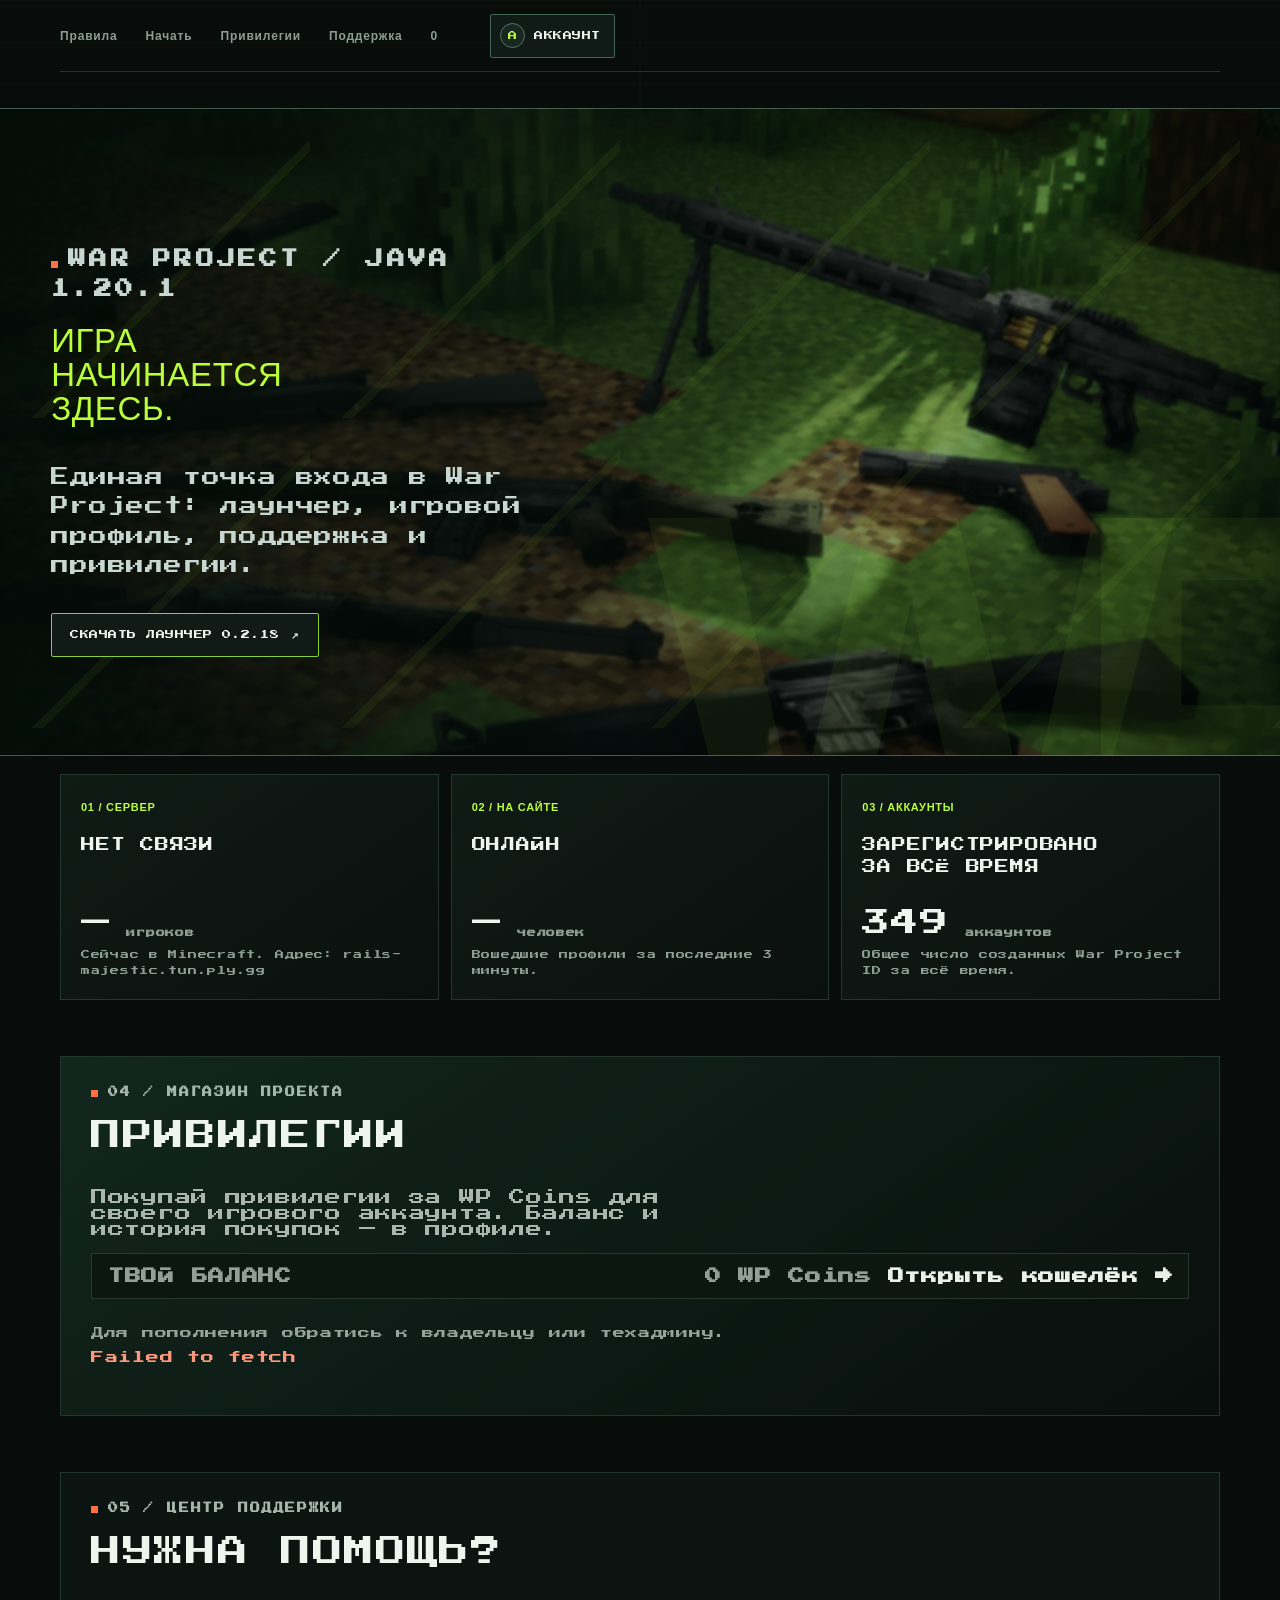
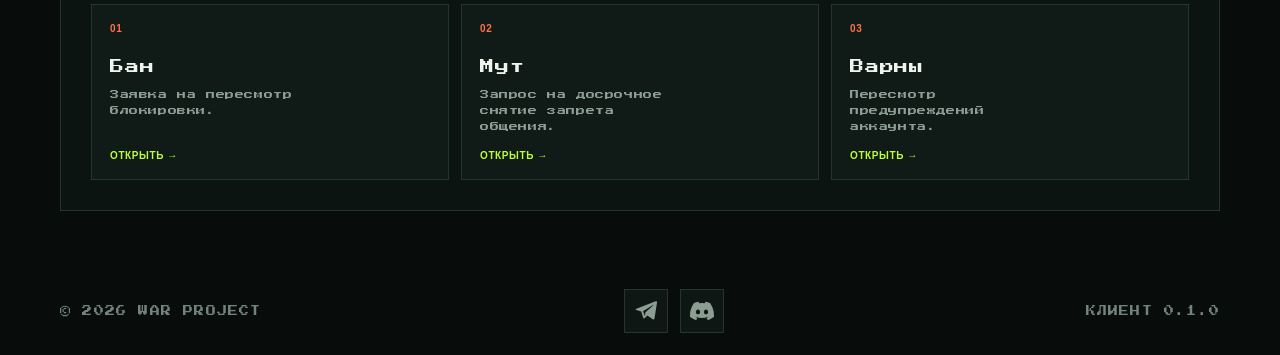
==== index.html @ fe26cf32 "Refresh header styles in index.html" ====
<!doctype html>
<html lang="ru">
<head>
  <meta charset="utf-8">
  <meta name="viewport" content="width=device-width, initial-scale=1">
    <meta http-equiv="Content-Security-Policy" content="default-src 'self'; script-src 'self'; style-src 'self'; img-src 'self' data:; connect-src 'self' https://war-project-api.goverussia.workers.dev https://war-project-api.war-project-api.workers.dev https://api.mcsrvstat.us; object-src 'none'; base-uri 'self'; form-action 'self'; frame-ancestors 'none'">
<meta name="theme-color" content="#080d0c">
  <meta name="description" content="War Project — лаунчер, игровой аккаунт и центр поддержки.">
  <title>War Project — игровая база</title>
  <link rel="stylesheet" href="style-v8.css?v=15">
  <link rel="stylesheet" href="wallet.css?v=7">
</head>
<body>
  <div class="page-grid"></div>
  <header class="header wrap">
    <a class="brand" href="#top" aria-label="War Project, на главную"><span>W</span><b>WAR PROJECT</b></a>
    <nav class="nav" aria-label="Навигация">
      <a href="rules.html">Правила</a><a href="#start">Начать</a><a href="#privileges">Привилегии</a><a href="#support">Поддержка</a>
      <a class="wallet-nav" href="profile.html#wallet" data-wallet-auth hidden><span data-wallet-balance>—</span><video class="wallet-nav-coin" src="assets/coin_spin.gif.mp4" autoplay loop muted playsinline aria-label="WP Coins"></video></a>
      <button class="account-button" data-open="#accountModal"><span class="account-avatar" id="accountAvatar" aria-hidden="true">A</span><span id="accountNav">Аккаунт</span></button>
    </nav>
  </header>
  <main class="wrap" id="top">
    <section class="hero" id="start">
      <div class="hero-copy">
        <p class="kicker">WAR PROJECT / JAVA 1.20.1</p>
        <h1><span>ИГРА</span><em>НАЧИНАЕТСЯ</em><span>ЗДЕСЬ.</span></h1>
        <p class="lead">Единая точка входа в War Project: лаунчер, игровой профиль, поддержка и привилегии.</p>
        <div class="hero-actions">
          <a class="primary" href="https://github.com/laster-tg/war-project-site/releases/download/v0.2.18/War-Project-Launcher-0.2.18-Setup.exe">Скачать лаунчер 0.2.18 <b>↗</b></a>

        </div>
      </div>

      <div class="hero-mark" aria-hidden="true">WP</div>
    </section>
    <section class="quick stats-grid" aria-label="Статистика проекта">
      <article class="stat-card"><span>01 / СЕРВЕР</span><h2 id="serverState">ПРОВЕРКА</h2><strong><b id="serverPlayers">—</b> <small id="serverMax">игроков</small></strong><p>Сейчас в Minecraft. Адрес: rails-majestic.tun.ply.gg</p></article>
      <article class="stat-card"><span>02 / НА САЙТЕ</span><h2>ОНЛАЙН</h2><strong><b id="siteOnline">—</b> <small>человек</small></strong><p>Вошедшие профили за последние 3 минуты.</p></article>
      <article class="stat-card"><span>03 / АККАУНТЫ</span><h2>ЗАРЕГИСТРИРОВАНО<br>ЗА ВСЁ ВРЕМЯ</h2><strong><b id="registeredUsers">349</b> <small>аккаунтов</small></strong><p>Общее число созданных War Project ID за всё время.</p></article>
    </section>
    <section class="shop" id="privileges">
      <div class="section-title"><div><p class="kicker">04 / МАГАЗИН ПРОЕКТА</p><h2>ПРИВИЛЕГИИ</h2></div></div>
      <p class="wallet-shop-lead">Покупай привилегии за WP Coins для своего игрового аккаунта. Баланс и история покупок — в профиле.</p>
      <div class="wallet-shop-account" data-wallet-auth hidden>ТВОЙ БАЛАНС <strong><span data-wallet-balance>—</span> WP Coins</strong><a href="profile.html#wallet">Открыть кошелёк →</a></div>
      <div class="tiers privilege-tiers" id="privilegeCatalog" aria-busy="true">
        <article class="tier"><p>УРОВЕНЬ 01</p><h3>Боец</h3><span>Название своей команды, расширенный кит, личный флаг и доступ к закрытым Discord-разделам.</span><strong>50 WP Coins</strong><button disabled>Загрузка…</button></article>
        <article class="tier"><p>УРОВЕНЬ 02</p><h3>Разведчик</h3><span>Камуфляжный костюм, особое вооружение и обвесы, уникальный тег, команда, кит, флаг и Discord.</span><strong>75 WP Coins</strong><button disabled>Загрузка…</button></article>
        <article class="tier"><p>УРОВЕНЬ 03</p><h3>Командир</h3><span>Уникальное вооружение, особая броня и лечение, камуфляж, тег, команда, расширенный кит, флаг и Discord.</span><strong>150 WP Coins</strong><button disabled>Загрузка…</button></article>
      </div>
      <p class="wallet-help">Для пополнения обратись к владельцу или техадмину.</p><p class="form-message" id="shopMessage" aria-live="polite"></p>
    </section>
    <section class="support" id="support">
      <div class="section-title"><p class="kicker">05 / ЦЕНТР ПОДДЕРЖКИ</p><h2>НУЖНА ПОМОЩЬ?</h2></div>
      <div class="support-options">
        <button data-action="ban"><span>01</span><b>Бан</b><small>Заявка на пересмотр блокировки.</small><i>Открыть →</i></button>
        <button data-action="mute"><span>02</span><b>Мут</b><small>Запрос на досрочное снятие запрета общения.</small><i>Открыть →</i></button>
        <button data-action="warnings"><span>03</span><b>Варны</b><small>Пересмотр предупреждений аккаунта.</small><i>Открыть →</i></button>
      </div>
    </section>
  </main>
  <footer class="footer wrap">
    <span>© 2026 WAR PROJECT</span>
    <nav class="footer-socials" aria-label="Сообщество War Project">
      <a href="https://t.me/war_project_java" target="_blank" rel="noopener noreferrer" referrerpolicy="no-referrer" aria-label="Telegram War Project" title="Telegram">
        <svg viewBox="0 0 24 24" aria-hidden="true" focusable="false"><path fill="currentColor" fill-rule="evenodd" d="M21.7 2.3 2.4 9.7c-.9.4-.9 1.1-.2 1.3l5 1.6 1.9 5.9c.2.7.4.9.8.9s.6-.2.9-.5l2.6-2.5 5.3 3.9c1 .5 1.6.2 1.8-.9L23 3.6c.2-1-.4-1.7-1.3-1.3ZM9 12.2l10-6.3c.5-.3 1-.1.6.2l-8.3 7.5-.3 3.6-2-5Z"/></svg>
      </a>
      <a href="https://discord.gg/WyPWW98Q4u" target="_blank" rel="noopener noreferrer" referrerpolicy="no-referrer" aria-label="Discord War Project" title="Discord">
        <svg viewBox="0 0 24 24" aria-hidden="true" focusable="false"><path fill="currentColor" d="M20.317 4.369a19.791 19.791 0 0 0-4.885-1.515.074.074 0 0 0-.079.037c-.211.375-.445.865-.609 1.25a18.27 18.27 0 0 0-5.487 0 12.64 12.64 0 0 0-.618-1.25.077.077 0 0 0-.079-.037 19.736 19.736 0 0 0-4.885 1.515.07.07 0 0 0-.032.027C.533 9.045-.32 13.579.099 18.057a.082.082 0 0 0 .031.056 19.9 19.9 0 0 0 5.993 3.03.078.078 0 0 0 .084-.028c.462-.63.874-1.295 1.226-1.994a.076.076 0 0 0-.041-.106 13.1 13.1 0 0 1-1.872-.892.077.077 0 0 1-.008-.128c.126-.094.252-.192.372-.291a.074.074 0 0 1 .077-.01c3.928 1.793 8.181 1.793 12.062 0a.074.074 0 0 1 .078.01c.12.099.246.197.372.291a.077.077 0 0 1-.007.128c-.597.35-1.22.649-1.873.892a.076.076 0 0 0-.04.107c.36.698.772 1.362 1.225 1.993a.076.076 0 0 0 .084.028 19.84 19.84 0 0 0 6.002-3.03.077.077 0 0 0 .032-.055c.5-5.177-.838-9.674-3.549-13.66a.061.061 0 0 0-.031-.029ZM8.02 15.331c-1.183 0-2.157-1.086-2.157-2.419 0-1.333.955-2.419 2.157-2.419 1.211 0 2.176 1.096 2.157 2.419 0 1.333-.955 2.419-2.157 2.419Zm7.975 0c-1.183 0-2.157-1.086-2.157-2.419 0-1.333.955-2.419 2.157-2.419 1.211 0 2.176 1.096 2.157 2.419 0 1.333-.946 2.419-2.157 2.419Z"/></svg>
      </a>
    </nav>
    <span>КЛИЕНТ 0.1.0</span>
  </footer>
  <div class="modal account-modal" id="accountModal" aria-hidden="true"><section class="modal-box" role="dialog" aria-modal="true" aria-labelledby="accountTitle"><button class="close" data-close aria-label="Закрыть">×</button><p class="kicker">ИГРОВОЙ ПРОФИЛЬ</p><h2 id="accountTitle">WAR PROJECT ID</h2><p class="modal-lead">Один аккаунт для сайта, лаунчера и обращений. Пароль отправляется только в защищённый API аккаунтов.</p><div class="auth-tabs"><button class="active" data-auth-tab="login">Войти</button><button data-auth-tab="register">Регистрация</button></div><form id="authForm" novalidate><label for="authUsername">Игровой ник</label><input id="authUsername" autocomplete="username" required minlength="3" maxlength="24" placeholder="3–24 символа: буквы, цифры, _"><label for="authPassword">Пароль</label><input id="authPassword" type="password" autocomplete="current-password" required minlength="10" placeholder="Минимум 10 символов"><div id="confirmRow" hidden><label for="authConfirm">Повтори пароль</label><input id="authConfirm" type="password" autocomplete="new-password" placeholder="Повтори пароль"></div><div id="twoFactorLoginRow" hidden><label for="authTwoFactor">Код Google Authenticator</label><input id="authTwoFactor" inputmode="numeric" autocomplete="one-time-code" maxlength="6" placeholder="000000"></div><div class="form-message" id="authMessage" aria-live="polite"></div><button class="primary" id="authSubmit" type="submit">Войти →</button></form><div id="profilePanel" hidden><div class="profile-line"><span id="profileInitial">W</span><div><b id="profileName">Игрок</b><small>ПОСТОЯННЫЙ WAR PROJECT ID</small><code id="profileId">—</code></div></div><a class="primary profile-page-link" href="profile.html">Открыть полный профиль →</a><input id="avatarInput" type="file" accept="image/png,image/jpeg,image/webp" hidden><button class="logout" id="logoutButton" type="button">Выйти из аккаунта</button></div></section></div>
  <div class="modal" id="supportModal" aria-hidden="true"><form class="modal-box" id="requestForm" role="dialog" aria-modal="true" aria-labelledby="modalTitle"><button class="close" data-close type="button" aria-label="Закрыть">×</button><p class="kicker">НОВАЯ ЗАЯВКА</p><h2 id="modalTitle">ЦЕНТР ПОДДЕРЖКИ</h2><p class="modal-lead">Опиши ситуацию. Для отправки нужен War Project ID.</p><input id="requestType" type="hidden"><label for="requestDetails">Комментарий</label><textarea id="requestDetails" required maxlength="500" placeholder="Коротко опиши ситуацию"></textarea><div class="form-message" id="supportMessage" aria-live="polite"></div><button class="primary" type="submit">Отправить заявку →</button></form></div>
  <script src="api-config-prod.js?v=13"></script><script src="wallet.js?v=5"></script><script src="app-v8.js?v=17"></script>
</body></html>
---- style-v8.css ----
:root{--bg:#080d0c;--ink:#eef5ef;--muted:#8c9d93;--line:#22352f;--acid:#baff39;--orange:#ff7043;--panel:#0e1714}*{box-sizing:border-box}html{scroll-behavior:smooth}body{margin:0;background:var(--bg);color:var(--ink);font-family:Inter,Arial,sans-serif}.page-grid{position:fixed;inset:0;pointer-events:none;background:linear-gradient(90deg,transparent 49.9%,rgba(190,255,57,.035) 50%,transparent 50.1%),linear-gradient(rgba(190,255,57,.018) 1px,transparent 1px);background-size:100% 100%,100% 42px;mask-image:linear-gradient(#000,transparent 74%)}.wrap{width:min(1240px,calc(100% - 48px));margin:auto}.header{height:88px;display:flex;align-items:center;justify-content:space-between;border-bottom:1px solid var(--line)}.brand{display:flex;align-items:center;gap:12px;color:var(--ink);text-decoration:none;font-size:13px;letter-spacing:.17em}.brand span{display:grid;place-items:center;width:34px;height:34px;background:var(--acid);color:#081008;font:bold 22px Georgia}.nav{display:flex;align-items:center;gap:28px}.nav a,.nav button{color:var(--muted);text-decoration:none;border:0;background:none;font:700 12px Inter,Arial,sans-serif;cursor:pointer}.nav a:hover,.nav button:hover{color:var(--acid)}.account-button{min-height:37px;padding:0 13px;border:1px solid #344a42!important;color:var(--ink)!important}.account-button i,.status-dot{display:inline-block;width:7px;height:7px;background:var(--acid);border-radius:50%;box-shadow:0 0 14px var(--acid);margin-right:7px}.hero{position:relative;min-height:620px;margin:36px 0 18px;padding:78px;overflow:hidden;border:1px solid #28443b;background:radial-gradient(circle at 89% 23%,rgba(79,141,121,.24),transparent 25%),linear-gradient(120deg,#0e1915,#0a100f 63%,#11271e)}.hero:before{content:'';position:absolute;inset:0;background:linear-gradient(135deg,transparent 55%,rgba(186,255,57,.04) 55% 57%,transparent 57%);background-size:310px 310px}.hero-copy{position:relative;z-index:1;max-width:710px}.kicker{margin:0;color:#a5b7ad;font-size:10px;font-weight:900;letter-spacing:.18em}.kicker:before{content:'';display:inline-block;width:7px;height:7px;margin-right:10px;background:var(--orange)}h1,h2{font-family:Impact,Haettenschweiler,'Arial Narrow Bold',sans-serif;letter-spacing:.02em}h1{margin:22px 0;font-size:clamp(68px,9vw,134px);line-height:.76}h1 em{font-style:normal;color:var(--acid)}.lead{max-width:480px;margin:0;color:#afbeb5;font-size:17px;line-height:1.55}.hero-actions{display:flex;align-items:center;gap:25px;margin-top:34px}.primary{display:inline-flex;align-items:center;gap:22px;padding:17px 20px;border:0;background:var(--acid);color:#0a100d;text-decoration:none;text-transform:uppercase;font:bold 12px Inter,Arial,sans-serif;letter-spacing:.09em;cursor:pointer;clip-path:polygon(0 0,93% 0,100% 24%,100% 100%,0 100%)}.primary:hover{filter:brightness(1.12)}.text-button{border:0;background:none;color:#d7e0da;font:800 12px Inter,Arial,sans-serif;cursor:pointer}.text-button b{color:var(--acid);margin-left:8px}.server-card{position:absolute;z-index:1;right:58px;top:70px;width:285px;padding:24px;border:1px solid #507467;border-left:4px solid var(--acid);background:rgba(7,13,11,.78);backdrop-filter:blur(7px)}.server-card p{display:inline;color:#a8b6af;font-size:10px;font-weight:900;letter-spacing:.13em}.server-card strong{display:block;margin:17px 0 12px;font:700 27px/1 Georgia,serif}.server-card strong em{color:var(--acid);font-style:normal}.server-card small{display:block;color:var(--muted);line-height:1.4}.copy-address{width:100%;margin-top:20px;padding:11px;border:1px solid #46665a;background:transparent;color:var(--acid);font:bold 10px Inter,Arial,sans-serif;text-transform:uppercase;letter-spacing:.08em;cursor:pointer}.copy-address:hover{background:#182b22}.hero-mark{position:absolute;right:-45px;bottom:-177px;color:rgba(186,255,57,.055);font:900 560px/.8 Arial;letter-spacing:-.2em}.quick{display:grid;grid-template-columns:repeat(3,1fr);gap:15px;margin-bottom:80px}.quick article{min-height:236px;padding:25px;border:1px solid var(--line);background:linear-gradient(145deg,#101b16,#0a100e)}.quick article>span{color:var(--acid);font:900 11px Inter,Arial,sans-serif}.quick h2{margin:22px 0 9px;font:700 28px Georgia,serif;letter-spacing:0}.quick p{min-height:44px;margin:0;color:var(--muted);font-size:14px;line-height:1.45}.quick a,.quick button{display:inline-block;margin-top:25px;padding:0;border:0;background:none;color:var(--acid);font:900 10px Inter,Arial,sans-serif;text-decoration:none;text-transform:uppercase;letter-spacing:.1em;cursor:pointer}.shop,.support{margin-bottom:80px;padding:42px;border:1px solid var(--line);background:linear-gradient(145deg,rgba(20,45,34,.82),rgba(9,15,13,.98));position:relative;overflow:hidden}.section-title{display:flex;align-items:end;gap:30px;justify-content:space-between;margin-bottom:30px}.section-title h2{margin:9px 0 0;font-size:48px;line-height:.84}.section-title>span{max-width:320px;color:var(--muted);font-size:14px;line-height:1.5}.tiers{display:grid;grid-template-columns:repeat(5,1fr);gap:10px}.tier{display:flex;flex-direction:column;min-height:292px;padding:20px;border:1px solid #31463d;background:rgba(5,11,9,.67)}.tier.featured{border-color:var(--acid);background:linear-gradient(160deg,rgba(186,255,57,.18),rgba(7,13,10,.8))}.tier p{margin:0;color:var(--acid);font-size:10px;font-weight:900}.tier h3{margin:28px 0 12px;font:700 26px Georgia,serif}.tier>span{color:var(--muted);font-size:13px;line-height:1.45}.tier strong{margin-top:auto;padding:18px 0;color:var(--ink);font-size:19px}.tier button{padding:12px;border:1px solid #49695b;background:transparent;color:var(--ink);font:900 10px Inter,Arial,sans-serif;text-transform:uppercase;cursor:pointer}.tier button:hover{border-color:var(--acid);color:var(--acid)}.support{background:#0c1411}.support-options{display:grid;grid-template-columns:repeat(3,1fr);gap:12px}.support-options button{position:relative;min-height:190px;padding:22px;border:1px solid var(--line);background:#101a16;color:var(--ink);text-align:left;cursor:pointer}.support-options button:hover{transform:translateY(-3px);border-color:var(--orange)}.support-options span{display:block;color:var(--orange);font:bold 10px Inter,Arial,sans-serif}.support-options b{display:block;margin:23px 0 8px;font:700 28px Georgia,serif}.support-options small{display:block;max-width:210px;color:var(--muted);font-size:13px;line-height:1.4}.support-options i{position:absolute;bottom:20px;color:var(--acid);font:900 10px Inter,Arial,sans-serif;font-style:normal;text-transform:uppercase}.footer{display:flex;justify-content:space-between;padding:28px 0;color:#71837a;font-size:10px;letter-spacing:.12em}.footer a{color:var(--acid);text-decoration:none}.modal{position:fixed;inset:0;z-index:20;display:none;align-items:center;justify-content:center;padding:20px;background:rgba(1,5,3,.76);backdrop-filter:blur(5px)}.modal.show{display:flex}.modal-box{position:relative;width:min(520px,100%);padding:34px;border:1px solid #527669;background:#0b1411;box-shadow:0 24px 90px #000}.modal-box h2{margin:12px 0;font-size:42px}.modal-lead{color:var(--muted);line-height:1.5}.close{position:absolute;right:16px;top:12px;border:0;background:none;color:#b5c6bc;font-size:27px;cursor:pointer}.auth-tabs{display:flex;gap:20px;margin-top:25px;border-bottom:1px solid var(--line)}.auth-tabs button{padding:10px 0;border:0;border-bottom:2px solid transparent;background:none;color:var(--muted);font:900 11px Inter,Arial,sans-serif;text-transform:uppercase;cursor:pointer}.auth-tabs button.active{border-color:var(--acid);color:var(--acid)}label{display:block;margin:18px 0 8px;font-size:10px;font-weight:900;text-transform:uppercase;letter-spacing:.1em}input,textarea{width:100%;padding:13px;border:1px solid #355147;background:#07100d;color:var(--ink);font:14px Inter,Arial,sans-serif}textarea{min-height:110px;resize:vertical}.form-message{min-height:22px;margin:12px 0;color:#b9c8c0;font-size:13px}.form-message.error{color:#ff987d}.form-message.success{color:var(--acid)}.profile-line{display:flex;align-items:center;gap:13px;margin:27px 0;padding:16px;border:1px solid var(--line)}.profile-line span{display:grid;place-items:center;width:42px;height:42px;overflow:hidden;background:var(--acid);color:#09200e}.profile-line img{width:100%;height:100%;object-fit:cover}.avatar-upload{display:flex;align-items:center;justify-content:center;min-height:44px;border:1px dashed #517064;color:var(--acid);cursor:pointer}.avatar-upload input{display:none}.logout{width:100%;margin-top:12px;padding:12px;border:1px solid #704e45;background:transparent;color:#ff9d86;font:900 10px Inter,Arial,sans-serif;text-transform:uppercase;cursor:pointer}@media(max-width:1000px){.tiers{grid-template-columns:repeat(3,1fr)}.server-card{right:36px}.hero{padding:60px 42px}}@media(max-width:720px){.wrap{width:calc(100% - 28px)}.header{height:68px}.nav{gap:12px}.nav a{display:none}.hero{min-height:600px;margin-top:20px;padding:44px 24px}.hero h1{font-size:clamp(58px,17vw,82px)}.server-card{left:24px;right:24px;top:auto;bottom:24px;width:auto}.hero-actions{flex-direction:column;align-items:flex-start}.quick,.support-options{grid-template-columns:1fr}.quick{margin-bottom:48px}.shop,.support{margin-bottom:48px;padding:25px 18px}.section-title{display:block}.section-title>span{display:block;margin-top:16px}.tiers{grid-template-columns:repeat(2,1fr)}.tier{min-height:245px;padding:15px}.tier h3{font-size:22px}.footer{flex-direction:column;gap:12px}.hero-mark{font-size:380px;bottom:-112px}.modal-box{padding:28px 20px}}@media(max-width:410px){.tiers{grid-template-columns:1fr}.hero h1{font-size:56px}.primary{padding:15px 14px}}
@media(max-width:720px){.hero{min-height:0}.server-card{position:relative;left:auto;right:auto;top:auto;bottom:auto;width:auto;margin-top:28px}}

/* Full-screen opening screen */
.hero{min-height:calc(100vh - 96px);display:grid;align-items:center;padding:clamp(44px,8vh,112px) clamp(28px,6vw,92px);overflow:hidden}
.hero::before{content:"";position:absolute;inset:0;pointer-events:none;background:radial-gradient(circle at 86% 16%,rgba(181,255,35,.16),transparent 29%),linear-gradient(115deg,transparent 0 50%,rgba(181,255,35,.05) 50% 51%,transparent 51%)}
.hero-copy{position:relative;z-index:1;max-width:920px}
.hero h1{font-size:clamp(4.2rem,10vw,10.5rem);line-height:.78;letter-spacing:-.075em;text-wrap:balance;max-width:900px}
.hero h1 span{display:block;color:var(--acid);text-shadow:0 0 28px rgba(181,255,35,.13)}
.eyebrow{font-size:.74rem;letter-spacing:.2em;font-weight:800;color:#d8e6e1}
.hero p{font-size:clamp(1rem,1.4vw,1.25rem);max-width:570px;margin:38px 0 0;line-height:1.65;color:#c8d7d2}
.hero-actions{margin-top:32px;display:flex;gap:12px;flex-wrap:wrap}
.site-header{min-height:88px;position:relative;z-index:5}
.brand-mark{border-radius:0;transform:skew(-8deg);box-shadow:5px 5px 0 rgba(181,255,35,.13)}
.nav-link,.account-trigger{font-weight:800;letter-spacing:.07em}
.section-title{font-size:clamp(3rem,6vw,6rem);letter-spacing:-.06em}
.info-card,.tier,.support-item{border-color:#304947;background:linear-gradient(145deg,rgba(14,29,30,.95),rgba(7,17,18,.92));box-shadow:none;transition:transform .18s ease,border-color .18s ease,background .18s ease}
.info-card:hover,.tier:hover,.support-item:hover{border-color:var(--acid);transform:translateY(-5px);background:#102122}
@media(max-width:720px){.hero{min-height:calc(100svh - 76px);padding:42px 24px 52px;align-items:center}.hero h1{font-size:clamp(3.15rem,17vw,5rem);line-height:.81}.hero p{margin-top:26px;font-size:1rem}.hero-actions{margin-top:28px}.site-header{min-height:72px}.hero::after{font-size:16rem;right:-40px;bottom:-50px}}
.hero h1 em{display:block;color:var(--acid);text-shadow:0 0 28px rgba(181,255,35,.13)}
.header{position:relative;z-index:5}
.brand span{border-radius:0;transform:skew(-8deg);box-shadow:5px 5px 0 rgba(181,255,35,.13)}
.nav a,.nav button{font-weight:800;letter-spacing:.07em}
/* Air between headline rows, including narrow screens */
.hero h1{line-height:.9;letter-spacing:-.06em}
.hero h1 span,.hero h1 em{display:block}
.hero h1 span+em,.hero h1 em+span{margin-top:.075em}
@media(max-width:720px){.hero{padding-left:30px;padding-right:30px}.hero h1{font-size:clamp(3rem,14.5vw,4.6rem);line-height:.92;letter-spacing:-.055em}.hero h1 span+em,.hero h1 em+span{margin-top:.1em}}
/* Desktop composition: copy on the left half, screen-wide divider lines */
@media(min-width:721px){
  .hero{border:0;border-left:1px solid #28443b;border-right:1px solid #28443b}
  .hero::after{content:"";position:absolute;z-index:0;left:50%;top:0;bottom:0;width:100vw;transform:translateX(-50%);border-top:1px solid #28443b;border-bottom:1px solid #28443b;pointer-events:none}
  .hero-copy{width:50%;max-width:none}
  .hero h1{max-width:100%;font-size:clamp(4rem,6.2vw,7.35rem)}
  .hero-mark{z-index:0}
}
@media(min-width:721px){.hero::after{border-top-color:rgba(126,165,149,.5);border-bottom-color:rgba(126,165,149,.5)}}
/* The hero background spans the complete desktop screen; content keeps its measured left column. */
@media(min-width:721px){
  .hero{width:100vw;margin-left:calc(50% - 50vw);margin-right:calc(50% - 50vw);padding-left:calc(max(24px,(100vw - 1240px)/2) + 92px);padding-right:calc(max(24px,(100vw - 1240px)/2) + 92px);border-left:0;border-right:0}
  .hero-copy{width:min(50vw,620px)}
}
@font-face{font-family:"War Pixel";src:url("assets/war-pixel.ttf") format("truetype");font-display:swap}
body,button,input,textarea{font-family:"War Pixel",monospace!important;letter-spacing:.045em}
body{text-align:left}
h1,h2,h3,.quick h2,.tier h3,.support-options b,.modal-box h2{font-family:"War Pixel",monospace!important;font-weight:400!important;letter-spacing:.055em!important}
.hero h1{font-size:clamp(2.1rem,3.2vw,3.85rem)!important;line-height:1.4!important;letter-spacing:.06em!important}
.hero h1 span+em,.hero h1 em+span{margin-top:.22em!important}
.lead{font-size:11px;line-height:1.9;letter-spacing:.045em}
.section-title{display:grid!important;grid-template-columns:minmax(0,1fr) minmax(260px,340px);align-items:end!important;gap:42px!important}
.section-title h2{font-size:30px!important;line-height:1.45!important;margin:18px 0 0!important}
.section-title>span{max-width:none!important;margin:0!important;font-size:10px!important;line-height:1.8!important;text-align:left}
.quick h2,.tier h3,.support-options b{font-size:16px!important;line-height:1.55!important}
.quick p,.tier>span,.support-options small{font-size:9px!important;line-height:1.8!important}
@media(max-width:720px){.hero h1{font-size:clamp(1.75rem,8vw,2.5rem)!important}.section-title{display:block!important}.section-title>span{display:block!important;margin-top:22px!important}.section-title h2{font-size:23px!important}}
html,body{overflow-x:hidden}
/* Keep the section copy in one left-aligned column. */
.section-title{display:block!important}
.section-title>span{display:block!important;max-width:540px!important;margin-top:18px!important;text-align:left!important}
/* Preserve the original display face for the main slogan only. */
.hero h1{font-family:Impact,Haettenschweiler,"Arial Narrow Bold",sans-serif!important;font-weight:400!important;letter-spacing:.02em!important;font-size:clamp(3rem,5.15vw,6.4rem)!important;line-height:.92!important}
.hero h1 span+em,.hero h1 em+span{margin-top:.11em!important}
@media(max-width:720px){.hero h1{font-size:clamp(3rem,14.5vw,4.6rem)!important;letter-spacing:.01em!important;line-height:.95!important}}
@media(min-width:721px){
  .hero{padding-left:clamp(30px,4vw,72px)}
  .hero h1{font-size:clamp(1.7rem,2.58vw,3.2rem)!important}
  .hero-copy{width:min(50vw,520px)}
}
/* Blurred combat scene behind the opening screen. */
.hero{background:linear-gradient(90deg,rgba(4,13,9,.74) 0%,rgba(4,13,9,.6) 37%,rgba(5,16,9,.24) 72%,rgba(4,14,8,.34) 100%),url("assets/hero-war-blur.png") center/cover no-repeat}
.hero::before{background:linear-gradient(135deg,transparent 55%,rgba(186,255,57,.05) 55% 57%,transparent 57%);background-size:310px 310px}
/* Privileges: no default selection, reveal lime only on hover. */
.tier,.tier.featured{border-color:#31463d!important;background:rgba(5,11,9,.67)!important}
.tier p{color:#dce7e0!important}
.tier:hover{border-color:var(--acid)!important;background:linear-gradient(160deg,rgba(186,255,57,.16),rgba(7,13,10,.82))!important}
.tier:hover p,.tier:hover button{color:var(--acid)!important}
.tier:hover button{border-color:var(--acid)!important}
/* War Project cursor */
html,body{cursor:url("assets/cursor-aim.svg") 16 16,auto}
a,button,label[for],input[type="file"],select{cursor:url("assets/cursor-aim.svg") 16 16,pointer}
input,textarea{cursor:text}
/* Inline cursor keeps working on GitHub Pages and the local preview. */
html,body{cursor:url("data:image/svg+xml,%3Csvg xmlns='http://www.w3.org/2000/svg' width='32' height='32' viewBox='0 0 32 32'%3E%3Cpath d='M16 1v9M16 22v9M1 16h9M22 16h9' stroke='%23Baff39' stroke-width='2'/%3E%3Ccircle cx='16' cy='16' r='6' fill='none' stroke='%23Baff39' stroke-width='2'/%3E%3Ccircle cx='16' cy='16' r='2' fill='%23ff7043'/%3E%3C/svg%3E") 16 16,auto!important}
a,button,label[for],input[type="file"],select{cursor:url("data:image/svg+xml,%3Csvg xmlns='http://www.w3.org/2000/svg' width='32' height='32' viewBox='0 0 32 32'%3E%3Cpath d='M16 1v9M16 22v9M1 16h9M22 16h9' stroke='%23Baff39' stroke-width='2'/%3E%3Ccircle cx='16' cy='16' r='6' fill='none' stroke='%23Baff39' stroke-width='2'/%3E%3Ccircle cx='16' cy='16' r='2' fill='%23ff7043'/%3E%3C/svg%3E") 16 16,pointer!important}
/* Pixel arrow cursor, closer to a familiar Windows pointer. */
html,body{cursor:url("data:image/svg+xml,%3Csvg xmlns='http://www.w3.org/2000/svg' width='32' height='32' viewBox='0 0 32 32'%3E%3Cpath d='M3 2v25l7-7 5 10 5-2-5-10h10L3 2z' fill='%23baff39' stroke='%23070d0a' stroke-width='3' stroke-linejoin='miter'/%3E%3Cpath d='M5 5v17l5-5' fill='none' stroke='%23f4fff4' stroke-width='1.5'/%3E%3C/svg%3E") 3 2,auto!important}
a,button,label[for],input[type="file"],select{cursor:url("data:image/svg+xml,%3Csvg xmlns='http://www.w3.org/2000/svg' width='32' height='32' viewBox='0 0 32 32'%3E%3Cpath d='M3 2v25l7-7 5 10 5-2-5-10h10L3 2z' fill='%23baff39' stroke='%23070d0a' stroke-width='3' stroke-linejoin='miter'/%3E%3Cpath d='M5 5v17l5-5' fill='none' stroke='%23f4fff4' stroke-width='1.5'/%3E%3C/svg%3E") 3 2,pointer!important}

/* Compact but readable layout. */
.header{height:72px}.wrap{width:min(1160px,calc(100% - 40px))}
.hero{min-height:clamp(520px,72vh,680px);padding-top:56px;padding-bottom:56px}
.quick{gap:12px;margin-bottom:56px}.quick article{min-height:190px;padding:20px}
.shop,.support{margin-bottom:56px;padding:30px}.tiers{gap:8px}.tier{min-height:238px;padding:16px}
.tier h3,.quick h2,.support-options b{font-size:14px!important}.tier strong{padding:13px 0;font-size:16px}
.support-options button{display:flex;flex-direction:column;min-height:155px;padding:18px}.support-options i{position:static;margin-top:auto;padding-top:14px}.footer{padding:22px 0}
@media(max-width:720px){.header{height:64px}.wrap{width:calc(100% - 28px)}.hero{min-height:560px;padding-top:38px;padding-bottom:38px}.shop,.support{padding:22px 16px}.tier{min-height:220px}.quick{margin-bottom:38px}}
.stats-grid{grid-template-columns:repeat(3,1fr)}.stat-card strong{display:block;margin:26px 0 10px;color:var(--ink)}.stat-card strong b{font:400 28px/1 "War Pixel",monospace}.stat-card strong small{color:var(--muted);font-size:9px}.stat-card h2{min-height:48px}.stat-card p{min-height:0}.profile-line>div{min-width:0}.profile-line small,.profile-line code{display:block;margin-top:7px;color:var(--muted);font:8px/1.5 "War Pixel",monospace;letter-spacing:.04em}.profile-line code{color:var(--acid);overflow-wrap:anywhere}
@media(max-width:720px){.stats-grid{grid-template-columns:1fr}.stat-card h2{min-height:0}}


/* Separate player profile. */
.profile-page .header{border-bottom:1px solid var(--line)}
.profile-back{color:var(--acid);font:400 9px/1.2 "War Pixel",monospace;text-decoration:none;letter-spacing:.06em}
.profile-wrap{min-height:calc(100vh - 72px);padding:56px 0 80px}
.profile-hero,.profile-locked{max-width:940px;margin:0 auto;padding:clamp(26px,4vw,52px);border:1px solid #314b42;background:linear-gradient(145deg,rgba(13,30,24,.96),rgba(6,13,11,.98));box-shadow:0 28px 80px rgba(0,0,0,.28)}
.profile-head{display:flex;align-items:center;gap:24px;margin:22px 0 38px}.profile-avatar{position:relative;display:block;width:92px;height:92px;flex:0 0 92px;overflow:hidden;border:1px solid var(--acid);background:#12271d;color:var(--acid);cursor:pointer}.avatar-initial{display:grid;place-items:center;width:100%;height:100%;font:400 34px/1 Impact,sans-serif}.profile-avatar img{width:100%;height:100%;object-fit:contain}.avatar-change{position:absolute;inset:0;display:grid;place-items:center;background:rgba(3,12,8,.82);color:var(--acid);font:400 8px/1.55 "War Pixel",monospace;text-align:center;letter-spacing:.04em;opacity:0;transition:opacity .16s}.profile-avatar:hover .avatar-change,.profile-avatar:focus-within .avatar-change{opacity:1}.profile-avatar input{position:absolute;width:1px;height:1px;opacity:0;pointer-events:none}.profile-avatar.saving .avatar-change{opacity:1;font-size:0}.profile-avatar.saving .avatar-change:after{content:'СОХРАНЕНИЕ';font:400 8px "War Pixel",monospace}.profile-avatar.saved .avatar-change{opacity:1;font-size:0}.profile-avatar.saved .avatar-change:after{content:'ГОТОВО';font:400 8px "War Pixel",monospace}.profile-head h1,.profile-locked h1{margin:0 0 12px;font:400 clamp(2rem,5vw,4.2rem)/.95 "War Pixel",monospace!important;letter-spacing:.04em!important}.profile-head p,.profile-locked>p{margin:0;color:var(--muted);font-size:9px;line-height:1.8}.profile-grid{display:grid;grid-template-columns:repeat(3,1fr);gap:12px}.profile-grid article{display:flex;min-height:156px;flex-direction:column;padding:20px;border:1px solid #30483f;background:#09130f}.profile-grid span,.email-card label{color:var(--acid);font:400 9px/1.3 "War Pixel",monospace}.profile-grid strong{margin:18px 0 12px;font:400 17px/1.4 "War Pixel",monospace}.profile-grid code{display:block;margin:18px 0 12px;color:var(--ink);font:400 11px/1.5 "War Pixel",monospace;overflow-wrap:anywhere}.profile-grid small{margin-top:auto;color:var(--muted);font:8px/1.7 "War Pixel",monospace}.email-card{display:grid;grid-template-columns:minmax(0,1fr) minmax(280px,360px);gap:42px;align-items:start;margin-top:42px;padding:28px;border-top:1px solid #30483f;border-bottom:1px solid #30483f;background:rgba(5,12,9,.34)}.email-card h2{margin:14px 0;font:400 24px/1.2 "War Pixel",monospace!important}.email-card p:not(.kicker){margin:0;color:var(--muted);font-size:9px;line-height:1.8}.email-card input{margin:8px 0 0;font-size:11px}.email-card .primary{margin-top:8px}.profile-hero>.logout{max-width:260px;margin-top:28px}.profile-locked{text-align:left}.profile-locked .primary{margin-top:28px}
@media(max-width:720px){.profile-wrap{padding:28px 0 48px}.profile-head{gap:16px;margin-bottom:28px}.profile-avatar{width:68px;height:68px;font-size:25px}.profile-grid,.email-card{grid-template-columns:1fr}.profile-grid article{min-height:130px}.email-card{gap:22px;margin-top:24px;padding:20px}.profile-back{font-size:7px}}

.profile-grid strong.role-admin{color:#ff0000!important;text-shadow:0 0 14px rgba(255,0,0,.5)}

/* Account window after sign-in. */
.account-modal.signed-in .modal-lead,.account-modal.signed-in .auth-tabs{display:none}.account-modal.signed-in #accountTitle{margin-bottom:20px}.profile-line img{object-fit:contain;background:#0a120f}

.profile-grid strong.role-gold{color:#ffd54a!important;text-shadow:0 0 5px #fff3a0,0 0 14px #ffbf00,0 0 28px rgba(255,183,0,.72)}

.profile-grid article:has(.role-gold){border-color:#e7af18;box-shadow:inset 0 0 26px rgba(255,190,24,.1),0 0 18px rgba(255,190,24,.16)}.profile-grid strong.role-gold{color:#ffcf2f!important;text-shadow:0 0 4px #fff7be,0 0 12px #ffcd1f,0 0 25px #ffad00,0 0 42px rgba(255,164,0,.8)!important}

/* Three privilege cards from the current server rules. */
.privilege-tiers{grid-template-columns:repeat(3,minmax(0,1fr))}.privilege-tiers .tier{min-height:270px}@media(max-width:720px){.privilege-tiers{grid-template-columns:1fr}.privilege-tiers .tier{min-height:220px}}

/* Community links stay side by side on every screen size. */
.footer{align-items:center}
.footer-socials{display:flex;align-items:center;gap:12px}
.footer-socials a{display:grid;place-items:center;width:44px;height:44px;border:1px solid var(--line);background:var(--panel);color:var(--muted);transition:color .18s ease,border-color .18s ease,background-color .18s ease}
.footer-socials svg{display:block;width:24px;height:24px}
.footer-socials a:hover{color:var(--acid);border-color:var(--acid);background:#16251c}
.footer-socials a:focus-visible{color:var(--acid);outline:2px solid var(--acid);outline-offset:4px}

/* War Project account dropdown/card */
.account-modal{align-items:flex-start;justify-content:flex-end;padding-top:92px;padding-right:max(20px,calc((100vw - 1240px)/2));background:rgba(1,5,3,.38);backdrop-filter:blur(3px)}
.account-modal .modal-box{width:min(416px,calc(100vw - 28px));padding:26px 27px 27px;border:1px solid #5b7b70;background:linear-gradient(155deg,rgba(12,25,20,.98),rgba(7,14,11,.98));box-shadow:0 18px 70px rgba(0,0,0,.62),inset 0 0 0 1px rgba(186,255,57,.035)}
.account-modal .close{right:18px;top:13px;color:#b8c9c0;font:900 28px/1 Arial,sans-serif;transition:color .14s,transform .14s}.account-modal .close:hover{color:var(--acid);transform:scale(1.08)}
.account-modal .kicker{font:400 9px/1.4 "War Pixel",monospace;letter-spacing:.12em;color:#9aaca4}.account-modal .kicker:before{width:5px;height:5px;margin-right:9px;background:var(--orange)}
.account-modal #accountTitle{margin:8px 0 18px;font:400 48px/.86 "War Pixel",monospace!important;letter-spacing:.055em!important;color:var(--ink)}
.account-modal:not(.signed-in) #accountTitle{font-size:40px!important;line-height:1.02!important}.account-modal:not(.signed-in) .modal-lead{font-size:11px;line-height:1.55}
.account-modal.signed-in .modal-lead,.account-modal.signed-in .auth-tabs{display:none!important}.account-modal.signed-in #accountTitle{max-width:335px;margin-bottom:19px}
.account-modal #profilePanel{margin-top:0}.account-modal .profile-line{position:relative;display:flex;align-items:center;gap:12px;margin:0 0 22px;padding:12px;border:1px solid #29453b;background:rgba(5,14,10,.58)}
.account-modal .profile-line span{width:52px;height:52px;flex:0 0 52px;border:1px solid rgba(186,255,57,.25);background:#15251c;color:var(--acid);font:400 17px/1 "War Pixel",monospace}.account-modal .profile-line img{width:100%;height:100%;object-fit:cover;background:#0a120f}
.account-modal .profile-line b{display:block;color:var(--ink);font:400 15px/1.1 "War Pixel",monospace;letter-spacing:.055em;text-transform:none}.account-modal .profile-line small{display:block;margin-top:6px;color:#a7b7ae;font:400 7px/1.2 "War Pixel",monospace;letter-spacing:.05em}.account-modal .profile-line code{display:block;margin-top:5px;color:var(--acid);font:400 8px/1.2 "War Pixel",monospace;letter-spacing:.05em}
.account-modal .profile-page-link{width:212px;min-height:38px;margin:0 0 15px;padding:13px 16px;justify-content:center;font-size:9px;letter-spacing:.05em;clip-path:polygon(0 0,91% 0,100% 24%,100% 100%,0 100%)}
.account-modal .avatar-upload{display:flex;align-items:center;justify-content:center;min-height:35px;margin:0 0 14px;border:1px dashed #52766a;background:rgba(5,14,10,.24);color:var(--acid);font:400 9px/1 "War Pixel",monospace;letter-spacing:.04em;text-align:center;text-transform:uppercase}.account-modal .avatar-upload:hover{border-color:var(--acid);background:rgba(186,255,57,.06)}
.account-modal .logout{width:100%;min-height:30px;margin:0;padding:8px 12px;border:1px solid #815548;background:rgba(255,112,67,.025);color:#ff9b86;font:400 9px/1 "War Pixel",monospace;letter-spacing:.04em}.account-modal .logout:hover{border-color:#ff8d70;background:rgba(255,112,67,.08)}
@media(max-width:720px){.account-modal{align-items:flex-start;justify-content:center;padding:78px 14px 14px}.account-modal #accountTitle{font-size:38px!important}.account-modal .modal-box{padding:24px 22px}}

/* Clean sorted profile layout */
.profile-page .profile-wrap{max-width:1060px;padding:32px 0 72px}.profile-page .profile-hero{max-width:none;padding:36px 42px 42px;background:linear-gradient(135deg,rgba(9,23,17,.97),rgba(5,12,9,.99));border-color:#365247;box-shadow:0 26px 80px rgba(0,0,0,.32)}
.profile-page .profile-head{display:grid;grid-template-columns:minmax(0,1fr) 260px;gap:26px;align-items:center;margin:20px 0 28px;padding-bottom:26px;border-bottom:1px solid rgba(76,112,96,.55)}.profile-identity{display:flex;align-items:center;gap:26px;min-width:0}.profile-page .profile-avatar{width:88px;height:88px;flex:0 0 88px;border:1px solid var(--acid);box-shadow:0 0 0 4px rgba(186,255,57,.06)}.profile-page .profile-avatar img{object-fit:cover}.profile-page .profile-head h1{margin:0 0 8px;font-size:clamp(42px,7vw,76px)!important;line-height:.88!important;max-width:100%;overflow:hidden;text-overflow:ellipsis}.profile-page .profile-head p{font-size:10px;color:#a8b8af}.profile-actions{display:grid;gap:12px;justify-items:stretch}.profile-actions .primary{width:100%;justify-content:center;min-height:48px;margin:0!important;padding:15px 16px;font-size:9px;white-space:nowrap}.profile-actions .form-message{min-height:18px;margin:0;font-size:11px;color:#aab9b0}.profile-grid{grid-template-columns:1fr 1fr 1fr!important;gap:14px!important;margin:0 0 28px}.profile-grid article{min-height:132px!important;padding:18px!important;background:linear-gradient(145deg,rgba(8,18,13,.92),rgba(4,10,8,.92))!important;border-color:#2e4a3f!important}.profile-grid article span{font-size:9px!important}.profile-grid code,.profile-grid strong{margin:16px 0 10px!important}.profile-grid code{font-size:15px!important;color:#fff!important}.profile-grid strong{font-size:20px!important}.profile-grid small{font-size:8px!important;line-height:1.45!important}.profile-grid .status-card{border-color:#d5a80f!important;box-shadow:inset 0 0 24px rgba(255,201,36,.07),0 0 18px rgba(255,194,28,.16)}.profile-page #profileLogout{display:block;margin:24px auto 0;max-width:280px;min-height:42px;border-color:#744b40;color:#ff9b86;background:rgba(255,112,67,.03)}
@media(max-width:820px){.profile-page .profile-hero{padding:26px 20px}.profile-page .profile-head{grid-template-columns:1fr}.profile-actions{grid-template-columns:1fr 1fr}.profile-grid{grid-template-columns:1fr!important}.profile-page .profile-head h1{font-size:42px!important}.profile-page .profile-avatar{width:72px;height:72px;flex-basis:72px}}@media(max-width:520px){.profile-actions{grid-template-columns:1fr}.profile-identity{align-items:flex-start;gap:16px}}

/* Unified controls: flat, readable buttons without clipped neon shapes. */
:root{--control-bg:#101a16;--control-bg-hover:#17271f;--control-border:#456557;--control-border-strong:#8bcf2f;--control-text:#eef5ef}
.primary,
.text-button,
.account-button,
.copy-address,
.tier button,
.wallet-refresh,
.logout,
.secondary-action,
.danger-action,
.profile-back,
.admin-nav a{
  min-height:44px;
  padding:12px 18px;
  display:inline-flex;
  align-items:center;
  justify-content:center;
  gap:10px;
  border:1px solid var(--control-border)!important;
  border-radius:2px!important;
  background:var(--control-bg)!important;
  color:var(--control-text)!important;
  clip-path:none!important;
  box-shadow:none!important;
  filter:none!important;
  text-decoration:none;
  text-transform:uppercase;
  font:400 9px/1.25 "War Pixel",monospace!important;
  letter-spacing:.055em!important;
  cursor:pointer;
  transition:background-color .16s ease,border-color .16s ease,color .16s ease,transform .16s ease;
}
.primary{border-color:var(--control-border-strong)!important}
.primary:hover,
.text-button:hover,
.account-button:hover,
.copy-address:hover,
.tier button:hover,
.wallet-refresh:hover,
.secondary-action:hover,
.profile-back:hover,
.admin-nav a:hover,
.admin-nav a.active{
  border-color:var(--acid)!important;
  background:var(--acid)!important;
  color:#09110d!important;
  transform:translateY(-1px);
}
.primary:active,
.text-button:active,
.account-button:active,
.copy-address:active,
.tier button:active,
.wallet-refresh:active,
.secondary-action:active{transform:translateY(0)}
.primary:focus-visible,
.text-button:focus-visible,
.account-button:focus-visible,
.copy-address:focus-visible,
.tier button:focus-visible,
.wallet-refresh:focus-visible,
.logout:focus-visible,
.secondary-action:focus-visible,
.danger-action:focus-visible,
.profile-back:focus-visible,
.admin-nav a:focus-visible{outline:2px solid var(--acid);outline-offset:3px}
.primary b,.text-button b{color:inherit!important;margin-left:2px}
.logout,.danger-action{border-color:#8d5148!important;color:#ffab9b!important;background:#17110f!important}
.logout:hover,.danger-action:hover{border-color:#ff806c!important;background:#ff806c!important;color:#170806!important;transform:translateY(-1px)}
.primary[disabled],.tier button:disabled,button:disabled{opacity:.5;cursor:not-allowed;transform:none!important}
.account-button i{box-shadow:none}
.account-modal .profile-page-link{clip-path:none!important}
@media(max-width:520px){.primary,.text-button{width:100%}}

.account-button{gap:9px!important;padding:8px 13px 8px 9px!important}
.account-avatar{
  display:grid;
  place-items:center;
  width:25px;
  height:25px;
  flex:0 0 25px;
  overflow:hidden;
  border:1px solid #587264;
  border-radius:50%;
  background:#182820;
  color:var(--acid);
  font:400 9px/1 "War Pixel",monospace;
}
.account-avatar img{width:100%;height:100%;display:block;object-fit:cover}
.account-button:hover .account-avatar{border-color:#09110d;background:#09110d;color:var(--acid)}

/* Long support request names must stay inside the modal. */
#supportModal .modal-box{overflow:hidden}
#supportModal #modalTitle{
  max-width:100%;
  margin-right:38px;
  font-size:clamp(25px,4vw,34px)!important;
  line-height:1.16!important;
  overflow-wrap:anywhere;
  word-break:normal;
}
@media(max-width:520px){#supportModal #modalTitle{font-size:24px!important;margin-right:30px}}


/* Profile modal cleanup: avatar is the upload control */
.account-modal.signed-in .kicker,.account-modal.signed-in #accountTitle{display:none!important}.account-modal.signed-in .modal-box{padding-top:34px!important}.account-modal.signed-in .profile-line{margin-top:0!important}.account-modal.signed-in #profileInitial{cursor:pointer;position:relative}.account-modal.signed-in #profileInitial:after{content:'СМЕНИТЬ';position:absolute;inset:0;display:grid;place-items:center;background:rgba(4,12,8,.72);color:var(--acid);font:400 7px/1.2 "War Pixel",monospace;letter-spacing:.04em;opacity:0;transition:opacity .14s;text-align:center}.account-modal.signed-in #profileInitial:hover:after{opacity:1}.account-modal.signed-in .avatar-upload{display:none!important}

/* Mobile layout pass */
@media(max-width:720px){
  body{font-size:14px}
  .wrap{width:calc(100% - 24px)}
  .header{height:64px;gap:10px}
  .brand{min-width:0;gap:8px}
  .brand span{width:30px;height:30px;flex:0 0 30px;font-size:18px}
  .brand b{font-size:10px;letter-spacing:.09em;white-space:nowrap}
  .nav{min-width:0;gap:8px;margin-left:auto}
  .nav>a:not(.wallet-nav){display:none}
  .wallet-nav{display:inline-flex;padding:7px 8px;font-size:8px}
  .account-button{min-width:0;max-width:150px;height:42px;padding:7px 10px 7px 7px!important}
  #accountNav{min-width:0;overflow:hidden;text-overflow:ellipsis;white-space:nowrap}
  .account-avatar{width:26px;height:26px;flex-basis:26px}

  .hero{width:100vw;min-height:auto!important;margin:0 0 12px calc(50% - 50vw);padding:44px 24px 48px!important;background-position:58% center;align-items:start}
  .hero-copy{width:100%;max-width:430px}
  .hero .kicker{font-size:8px;line-height:1.7;letter-spacing:.12em}
  .hero h1{margin:18px 0!important;font-size:clamp(42px,15vw,68px)!important;line-height:.88!important;letter-spacing:.01em!important}
  .hero h1 span+em,.hero h1 em+span{margin-top:.07em!important}
  .lead,.hero p{max-width:100%;margin-top:22px;font-size:11px;line-height:1.8}
  .hero-actions{width:100%;margin-top:26px}
  .hero-actions .primary{width:100%;min-height:50px;padding:14px 16px}
  .hero-mark{display:none}

  .quick{grid-template-columns:1fr;gap:10px;margin-bottom:36px}
  .quick article{min-height:0;padding:18px}
  .quick h2,.stat-card h2{min-height:0!important;margin:16px 0 8px!important}
  .stat-card strong{margin:18px 0 8px}
  .shop,.support{margin-bottom:36px;padding:22px 16px}
  .section-title{margin-bottom:22px!important}
  .section-title h2{font-size:25px!important;line-height:1.25!important;margin-top:12px!important}
  .wallet-shop-lead{font-size:11px;line-height:1.7}
  .tiers,.privilege-tiers{grid-template-columns:1fr!important;gap:10px}
  .tier,.privilege-tiers .tier{min-height:0;padding:18px}
  .tier h3{margin:18px 0 10px}
  .tier strong{margin-top:22px;padding:0 0 14px}
  .tier button{width:100%;min-height:48px}
  .support-options{grid-template-columns:1fr;gap:10px}
  .support-options button{min-height:0;padding:18px}
  .support-options b{margin:16px 0 8px}
  .support-options small{max-width:none}
  .support-options i{padding-top:18px}

  .footer{display:grid;grid-template-columns:1fr auto;gap:16px 10px;padding:22px 0 30px}
  .footer>span:last-child{grid-column:1/-1}
  .footer-socials a{width:42px;height:42px}

  .modal{align-items:flex-end;padding:0;background:rgba(1,5,3,.82)}
  .modal-box,.account-modal .modal-box{width:100%;max-height:calc(100dvh - 16px);overflow-y:auto;padding:26px 18px 24px!important;border-left:0;border-right:0;border-bottom:0}
  .account-modal{align-items:flex-end;justify-content:center;padding:0}
  .modal-box h2,.account-modal #accountTitle{font-size:clamp(25px,9vw,36px)!important;line-height:1.08!important;margin-right:32px}
  .modal-lead{font-size:11px;line-height:1.65}
  .close{top:14px;right:16px;min-width:40px;min-height:40px}
  input,textarea{font-size:16px;min-height:48px}
  textarea{min-height:120px}
  .auth-tabs button{min-height:44px}
  #supportModal #modalTitle{font-size:clamp(23px,8vw,31px)!important}

  .profile-wrap{padding:18px 0 40px}
  .profile-page .profile-hero,.profile-locked{padding:22px 16px}
  .profile-page .profile-head{display:block;margin:12px 0 22px;padding-bottom:22px}
  .profile-identity{align-items:center;gap:14px}
  .profile-page .profile-avatar{width:64px;height:64px;flex-basis:64px}
  .profile-page .profile-head h1{font-size:clamp(30px,11vw,43px)!important;overflow-wrap:anywhere}
  .profile-actions{grid-template-columns:1fr;margin-top:20px}
  .profile-actions .primary{min-height:48px;white-space:normal;text-align:center}
  .profile-grid{grid-template-columns:1fr!important;gap:10px!important}
  .profile-grid article{min-height:112px!important;padding:16px!important}
  .email-card{grid-template-columns:1fr;gap:18px;margin-top:24px;padding:18px}
  .profile-page #profileLogout{width:100%;max-width:none}
}

@media(max-width:390px){
  .brand b{display:none}
  .wallet-nav{display:none!important}
  .account-button{max-width:190px}
  .hero{padding-left:18px!important;padding-right:18px!important}
  .hero h1{font-size:clamp(40px,17vw,58px)!important}
  .shop,.support{padding-left:14px;padding-right:14px}
}



/* Header brand removed */
.brand{display:none!important}
---- wallet.css ----
.wallet-nav{display:inline-flex;align-items:center;gap:6px;color:var(--lime);text-decoration:none;font-weight:800}.wallet-nav-coin{width:18px;height:18px;object-fit:cover;display:block;mix-blend-mode:screen;filter:drop-shadow(0 0 4px rgba(171,255,45,.35));background:transparent;border-radius:50%;clip-path:circle(48% at 50% 50%)}.wallet-nav small{color:#9cab9f;font-size:10px}.wallet-panel{margin-top:24px;border:1px solid #26362e;background:linear-gradient(135deg,#0a1410,#102017 68%,#07100c);padding:22px;position:relative;overflow:hidden}.wallet-heading{display:flex;align-items:flex-start;justify-content:space-between;gap:16px;position:relative}.wallet-heading h2{margin:4px 0 0;font:900 40px 'Barlow Condensed',Impact,sans-serif;color:#f4f8f3}.wallet-refresh{border:1px solid #3d513e;background:#101c15;color:var(--lime);padding:10px 14px;font-weight:800;font-size:11px}.wallet-balance-card{margin-top:18px;display:grid;gap:8px;max-width:520px;position:relative}.wallet-balance-card>span,.wallet-help{color:#94a49a;font-size:12px}.wallet-balance-card strong{display:flex;align-items:center;gap:12px;font:900 78px 'Barlow Condensed',Impact,sans-serif;line-height:.95;color:#f4f8f3;letter-spacing:1px;text-shadow:0 0 10px rgba(255,255,255,.12)}.wallet-balance-card small{font-size:16px;color:#eaf0e8}.wallet-history{display:grid;grid-template-columns:1fr 1fr;gap:18px;margin-top:22px;position:relative}.wallet-history h3{font:800 18px 'Barlow Condensed';color:#e9eee8}.wallet-row{display:flex;justify-content:space-between;gap:12px;border-top:1px solid #26362e;padding:12px 0}.wallet-row b{display:block;color:#eef3ec}.wallet-row small{display:block;color:#7f9085;font-size:11px;margin-top:4px}.wallet-row strong{color:#eaf0e8;white-space:nowrap}.wallet-row.positive strong{color:var(--lime)}.wallet-row.negative strong{color:#ff8b72}.wallet-empty{color:#839185}.wallet-shop-lead{max-width:680px;color:#aab6ad}.wallet-shop-account{display:flex;align-items:center;gap:16px;border:1px solid #29382f;background:#0c1712;padding:14px 16px;margin:16px 0;color:#93a099;font-weight:800}.wallet-shop-account strong{color:var(--lime);margin-left:auto}.wallet-shop-account a{color:#eaf0e8;text-decoration:none}.privilege-tiers .tier button{margin-top:14px;border:0;background:var(--lime);color:#101710;padding:12px 14px;font-weight:900}.privilege-tiers .tier button:disabled{opacity:.55}@media(max-width:760px){.wallet-history{grid-template-columns:1fr}.wallet-balance-card strong{font-size:52px}.wallet-shop-account{align-items:flex-start;flex-direction:column}.wallet-shop-account strong{margin-left:0}}


.profile-wallet-nav .wallet-nav-coin{width:18px;height:18px}.wallet-balance-card .wallet-nav-coin{width:46px;height:46px;display:inline-block;vertical-align:middle;margin-left:2px}


.wallet-balance-card strong [data-wallet-balance]{font-size:78px!important;line-height:.95;color:#f4f8f3!important;letter-spacing:1px;text-shadow:0 0 10px rgba(255,255,255,.12)}

/* Clean sorted wallet block on profile */
.profile-page .wallet-panel{margin-top:6px!important;padding:26px!important;border-color:#314b42!important;background:linear-gradient(145deg,rgba(9,21,15,.96),rgba(9,18,14,.98))!important}.profile-page .wallet-heading{align-items:center;margin-bottom:18px}.profile-page .wallet-heading h2{font:400 44px/.9 "War Pixel",monospace!important;letter-spacing:.04em}.profile-page .wallet-refresh{min-width:116px;height:34px;color:#fff;background:rgba(255,255,255,.025)}.profile-page .wallet-balance-card{display:grid!important;grid-template-columns:minmax(0,1fr) auto;grid-template-areas:"label button" "balance button";align-items:center;gap:8px 24px;max-width:none!important;margin-top:0!important;padding:18px 20px;border:1px solid #284439;background:rgba(5,13,9,.55)}.profile-page .wallet-balance-card>span{grid-area:label;font:400 9px/1.3 "War Pixel",monospace;color:#a8b9b0}.profile-page .wallet-balance-card strong{grid-area:balance;margin:0!important;font:400 56px/.9 "War Pixel",monospace!important}.profile-page .wallet-balance-card strong [data-wallet-balance]{font-size:56px!important}.profile-page .wallet-balance-card .wallet-nav-coin{width:34px!important;height:34px!important}.profile-page .wallet-balance-card .primary{grid-area:button;min-width:260px;justify-content:center;align-self:stretch}.profile-page .wallet-help{margin:14px 0 4px!important;font-size:10px!important;letter-spacing:.08em}.profile-page .wallet-history{grid-template-columns:1fr 1fr!important;gap:16px!important;margin-top:24px!important}.profile-page .wallet-history>section{min-width:0;padding:18px;border:1px solid #263f35;background:rgba(4,11,8,.5)}.profile-page .wallet-history h3{margin:0 0 12px;font:400 22px/1.05 "War Pixel",monospace!important;color:#fff!important}.profile-page .wallet-row{align-items:flex-start;padding:12px 0!important}.profile-page .wallet-row b{font:400 15px/1.1 "War Pixel",monospace!important}.profile-page .wallet-row small{font-size:10px!important}.profile-page .wallet-row strong{font:400 18px/1 "War Pixel",monospace!important;text-align:right}
@media(max-width:820px){.profile-page .wallet-balance-card{grid-template-columns:1fr;grid-template-areas:"label" "balance" "button"}.profile-page .wallet-balance-card .primary{min-width:0}.profile-page .wallet-history{grid-template-columns:1fr!important}.profile-page .wallet-heading{display:grid;grid-template-columns:1fr auto}.profile-page .wallet-heading h2{font-size:34px!important}.profile-page .wallet-balance-card strong,.profile-page .wallet-balance-card strong [data-wallet-balance]{font-size:42px!important}}

@media(max-width:720px){
  .profile-page .wallet-panel{padding:18px 14px!important}
  .profile-page .wallet-heading{grid-template-columns:minmax(0,1fr) auto;gap:10px}
  .profile-page .wallet-heading h2{font-size:28px!important}
  .profile-page .wallet-refresh{min-width:0;height:42px;padding:10px 12px!important}
  .profile-page .wallet-balance-card{padding:16px!important;gap:10px}
  .profile-page .wallet-balance-card strong,.profile-page .wallet-balance-card strong [data-wallet-balance]{font-size:36px!important}
  .profile-page .wallet-balance-card .wallet-nav-coin{width:28px!important;height:28px!important}
  .profile-page .wallet-balance-card .primary{width:100%;min-height:48px}
  .profile-page .wallet-history{gap:10px!important;margin-top:16px!important}
  .profile-page .wallet-history>section{padding:14px}
  .wallet-row{align-items:flex-start}
  .wallet-row>div{min-width:0}
  .wallet-row b,.wallet-row small{overflow-wrap:anywhere}
}
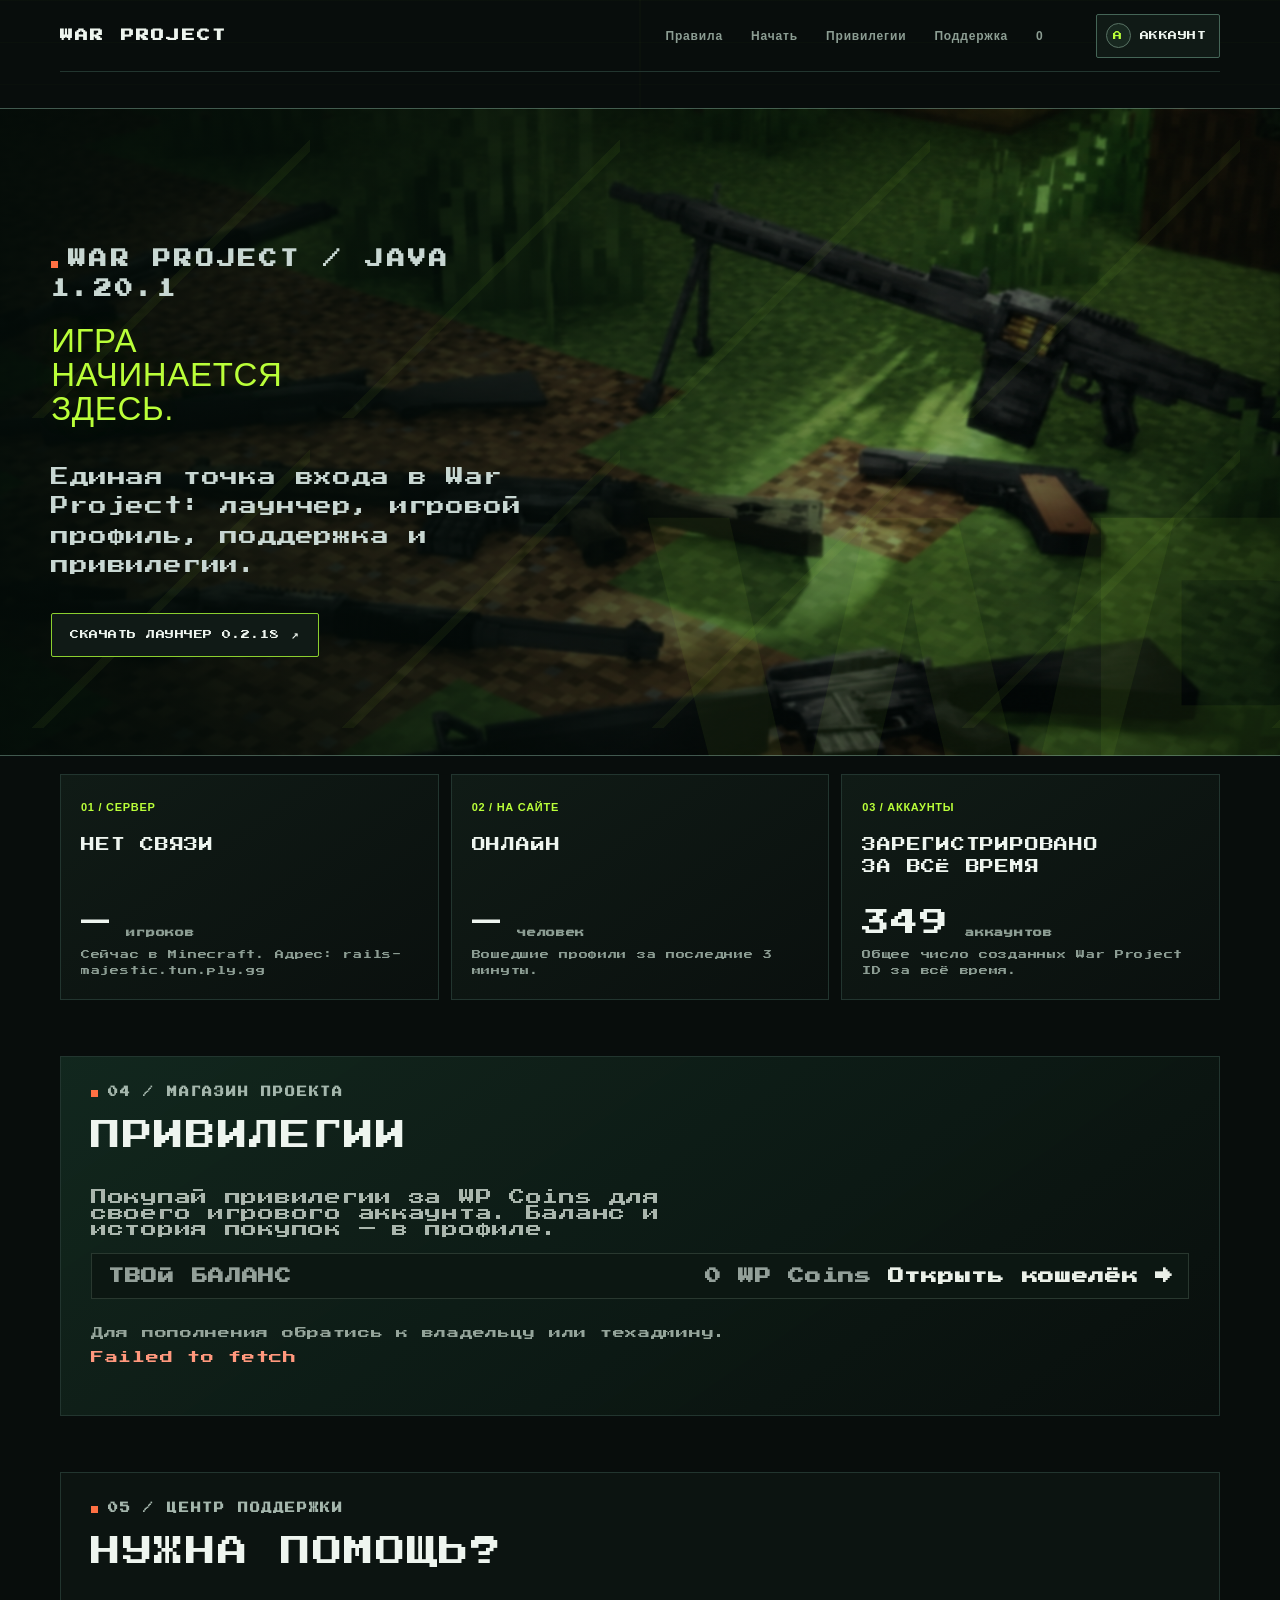
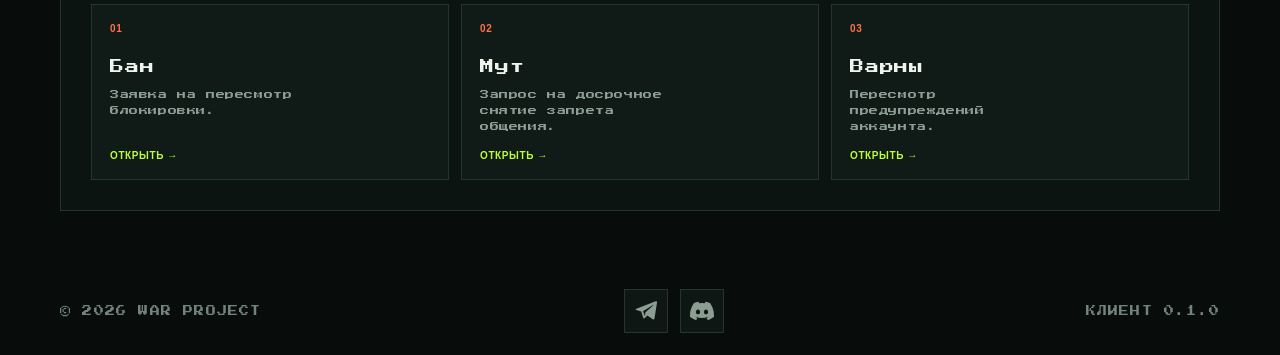
==== commit cdcfce5f: "Refresh brand styles in index.html" ====
--- a/index.html
+++ b/index.html
@@ -7,7 +7,7 @@
 <meta name="theme-color" content="#080d0c">
   <meta name="description" content="War Project — лаунчер, игровой аккаунт и центр поддержки.">
   <title>War Project — игровая база</title>
-  <link rel="stylesheet" href="style-v8.css?v=15">
+  <link rel="stylesheet" href="style-v8.css?v=16">
   <link rel="stylesheet" href="wallet.css?v=7">
 </head>
 <body>
--- a/style-v8.css
+++ b/style-v8.css
@@ -339,5 +339,7 @@
 
 
 
-/* Header brand removed */
-.brand{display:none!important}
+/* Header icon removed; keep the project name */
+.brand{display:flex!important}
+.brand span{display:none!important}
+.brand b{display:inline!important}
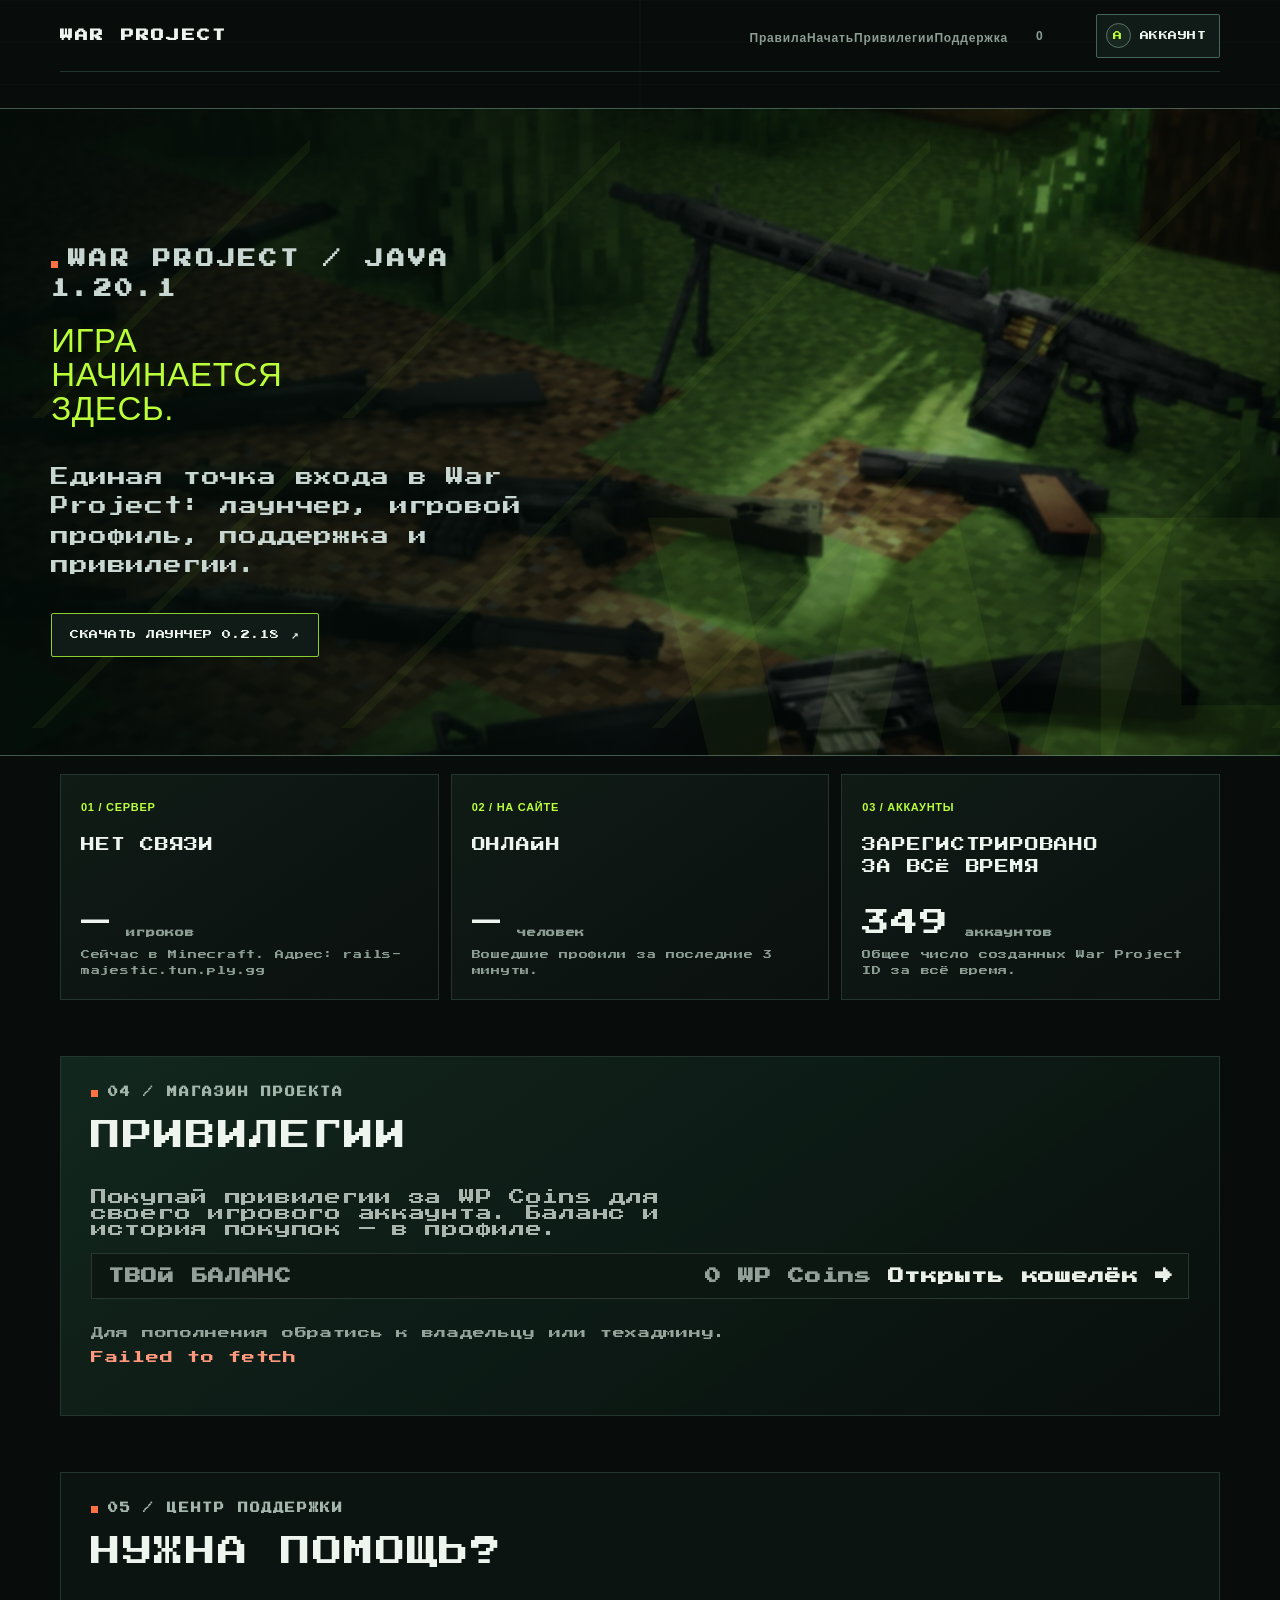
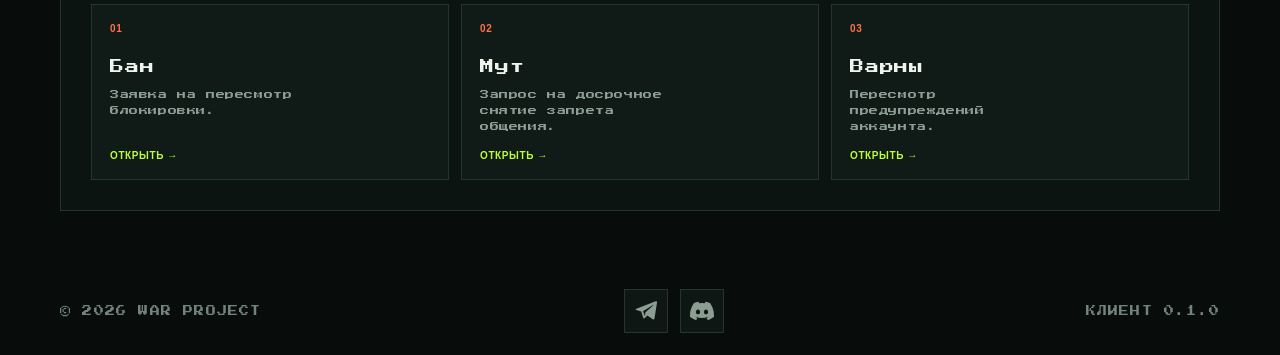
==== commit 164ace30: "Center the main navigation" ====
--- a/index.html
+++ b/index.html
@@ -7,7 +7,7 @@
 <meta name="theme-color" content="#080d0c">
   <meta name="description" content="War Project — лаунчер, игровой аккаунт и центр поддержки.">
   <title>War Project — игровая база</title>
-  <link rel="stylesheet" href="style-v8.css?v=16">
+  <link rel="stylesheet" href="style-v8.css?v=17">
   <link rel="stylesheet" href="wallet.css?v=7">
 </head>
 <body>
@@ -15,7 +15,7 @@
   <header class="header wrap">
     <a class="brand" href="#top" aria-label="War Project, на главную"><span>W</span><b>WAR PROJECT</b></a>
     <nav class="nav" aria-label="Навигация">
-      <a href="rules.html">Правила</a><a href="#start">Начать</a><a href="#privileges">Привилегии</a><a href="#support">Поддержка</a>
+      <span class="nav-main"><a href="rules.html">Правила</a><a href="#start">Начать</a><a href="#privileges">Привилегии</a><a href="#support">Поддержка</a></span>
       <a class="wallet-nav" href="profile.html#wallet" data-wallet-auth hidden><span data-wallet-balance>—</span><video class="wallet-nav-coin" src="assets/coin_spin.gif.mp4" autoplay loop muted playsinline aria-label="WP Coins"></video></a>
       <button class="account-button" data-open="#accountModal"><span class="account-avatar" id="accountAvatar" aria-hidden="true">A</span><span id="accountNav">Аккаунт</span></button>
     </nav>
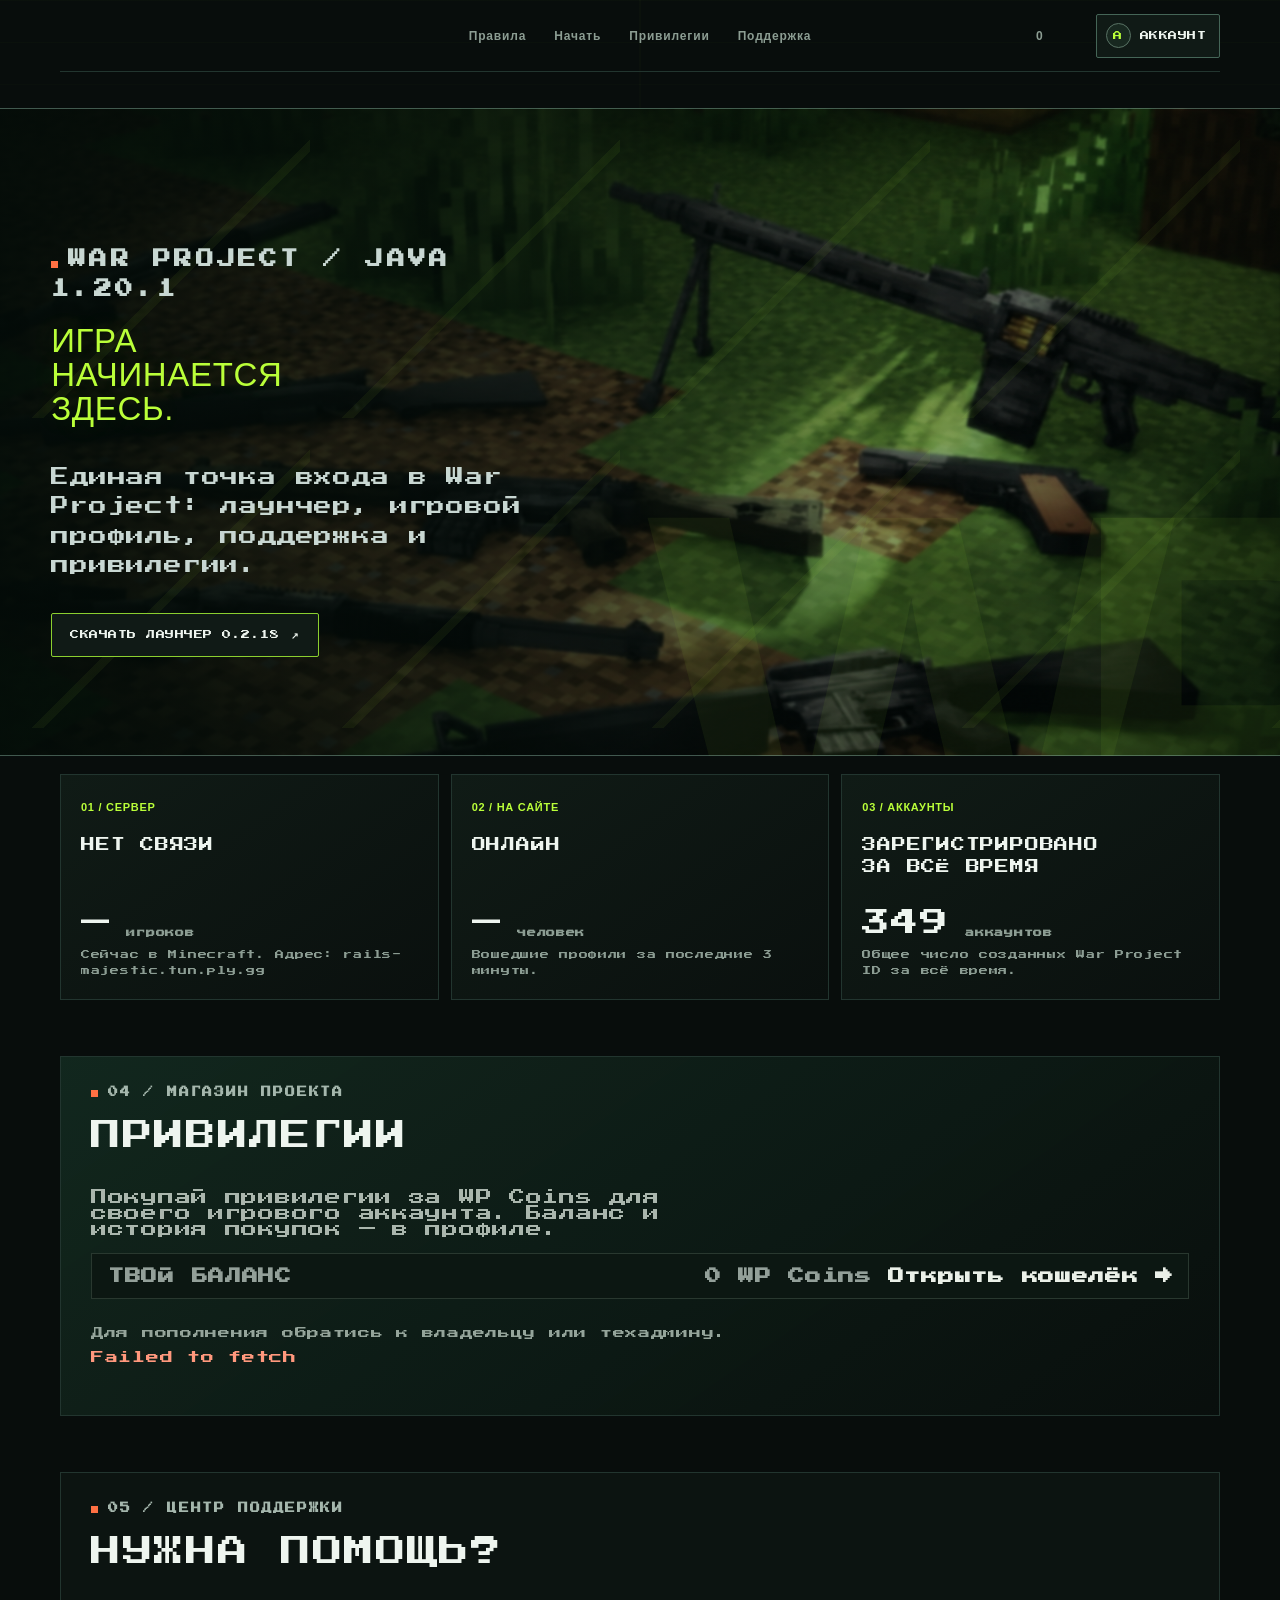
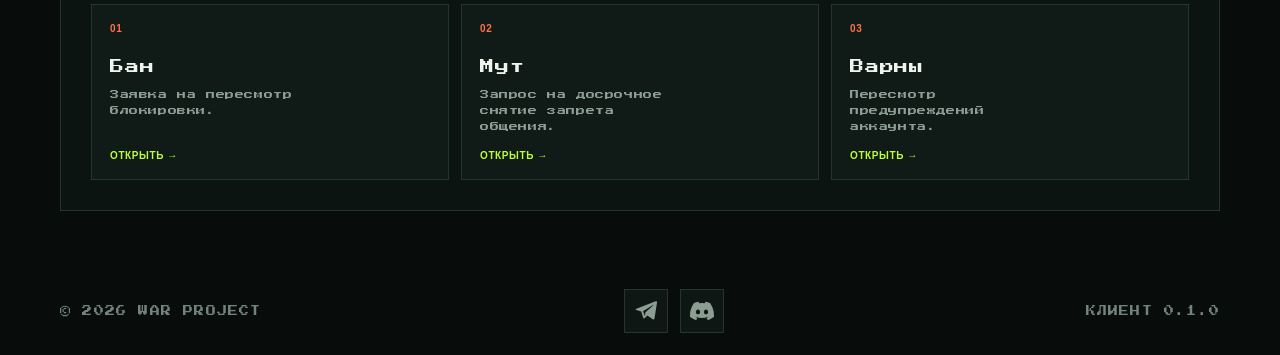
==== commit 9e917d39: "Remove the hero version label" ====
--- a/index.html
+++ b/index.html
@@ -7,7 +7,7 @@
 <meta name="theme-color" content="#080d0c">
   <meta name="description" content="War Project — лаунчер, игровой аккаунт и центр поддержки.">
   <title>War Project — игровая база</title>
-  <link rel="stylesheet" href="style-v8.css?v=17">
+  <link rel="stylesheet" href="style-v8.css?v=18">
   <link rel="stylesheet" href="wallet.css?v=7">
 </head>
 <body>
--- a/style-v8.css
+++ b/style-v8.css
@@ -339,7 +339,9 @@
 
 
 
-/* Header icon removed; keep the project name */
-.brand{display:flex!important}
-.brand span{display:none!important}
-.brand b{display:inline!important}
+/* Centered desktop navigation */
+.brand{display:none!important}
+.header{position:relative}
+.nav{margin-left:auto}
+.nav-main{position:absolute;left:50%;top:50%;display:flex;align-items:center;gap:28px;transform:translate(-50%,-50%);white-space:nowrap}
+@media(max-width:720px){.nav-main{display:none}}
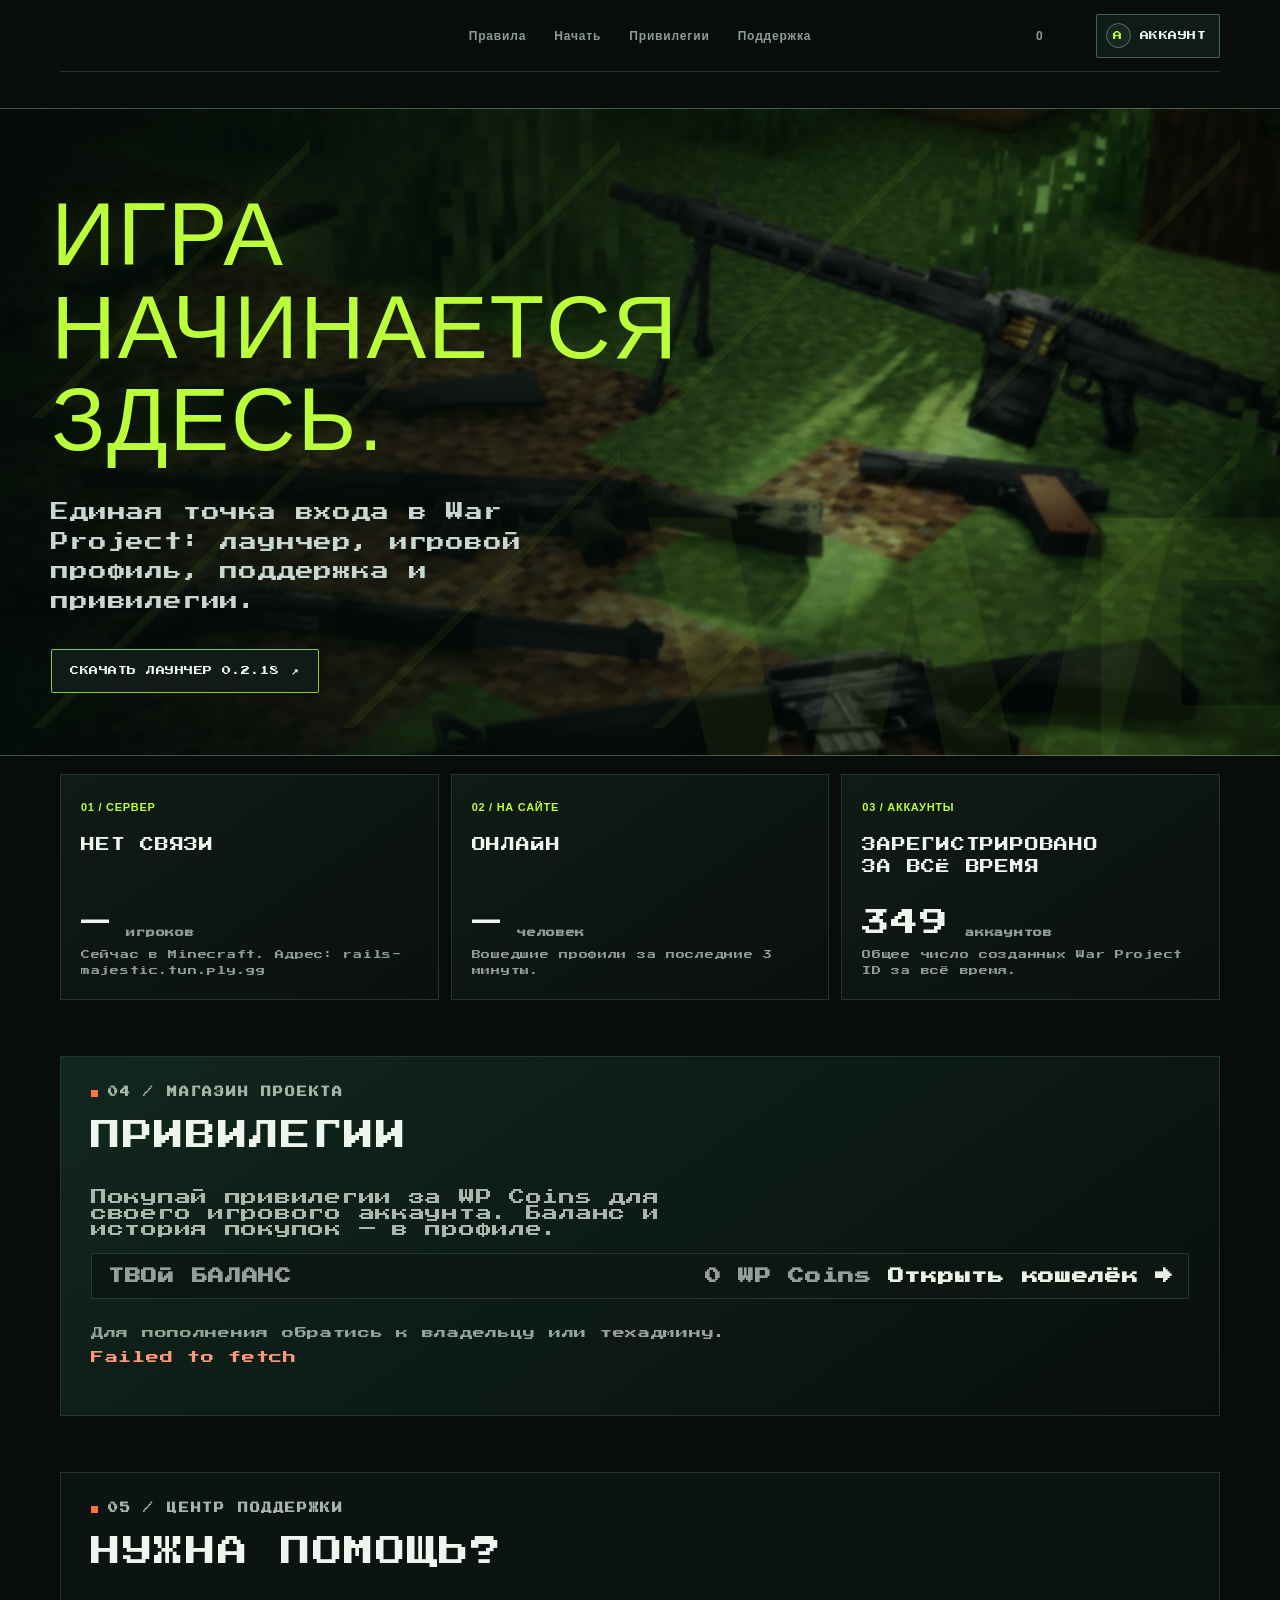
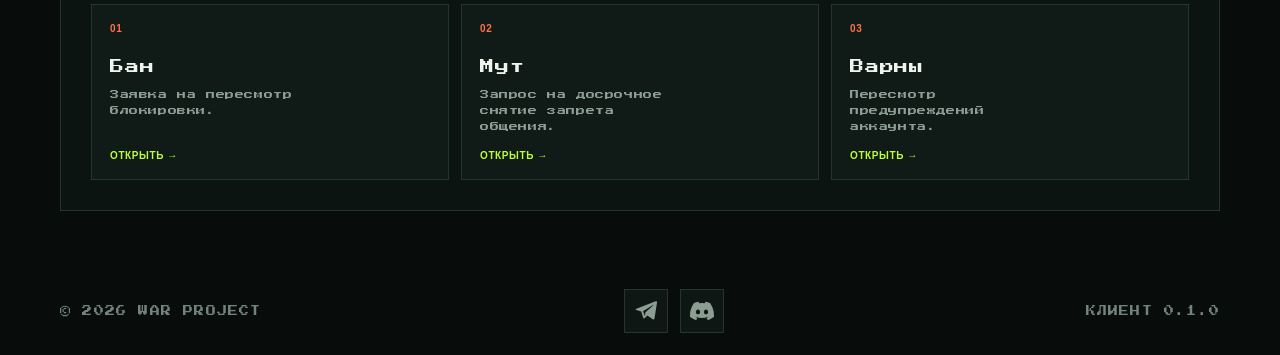
==== commit c5a489b1: "Remove the hero version label" ====
--- a/index.html
+++ b/index.html
@@ -23,7 +23,6 @@
   <main class="wrap" id="top">
     <section class="hero" id="start">
       <div class="hero-copy">
-        <p class="kicker">WAR PROJECT / JAVA 1.20.1</p>
         <h1><span>ИГРА</span><em>НАЧИНАЕТСЯ</em><span>ЗДЕСЬ.</span></h1>
         <p class="lead">Единая точка входа в War Project: лаунчер, игровой профиль, поддержка и привилегии.</p>
         <div class="hero-actions">
--- a/style-v8.css
+++ b/style-v8.css
@@ -345,3 +345,7 @@
 .nav{margin-left:auto}
 .nav-main{position:absolute;left:50%;top:50%;display:flex;align-items:center;gap:28px;transform:translate(-50%,-50%);white-space:nowrap}
 @media(max-width:720px){.nav-main{display:none}}
+
+/* Larger hero slogan after removing the version label */
+@media(min-width:721px){.hero h1{font-size:clamp(4.5rem,7vw,8.5rem)!important;max-width:1100px}}
+@media(max-width:720px){.hero h1{font-size:clamp(48px,17vw,76px)!important}}
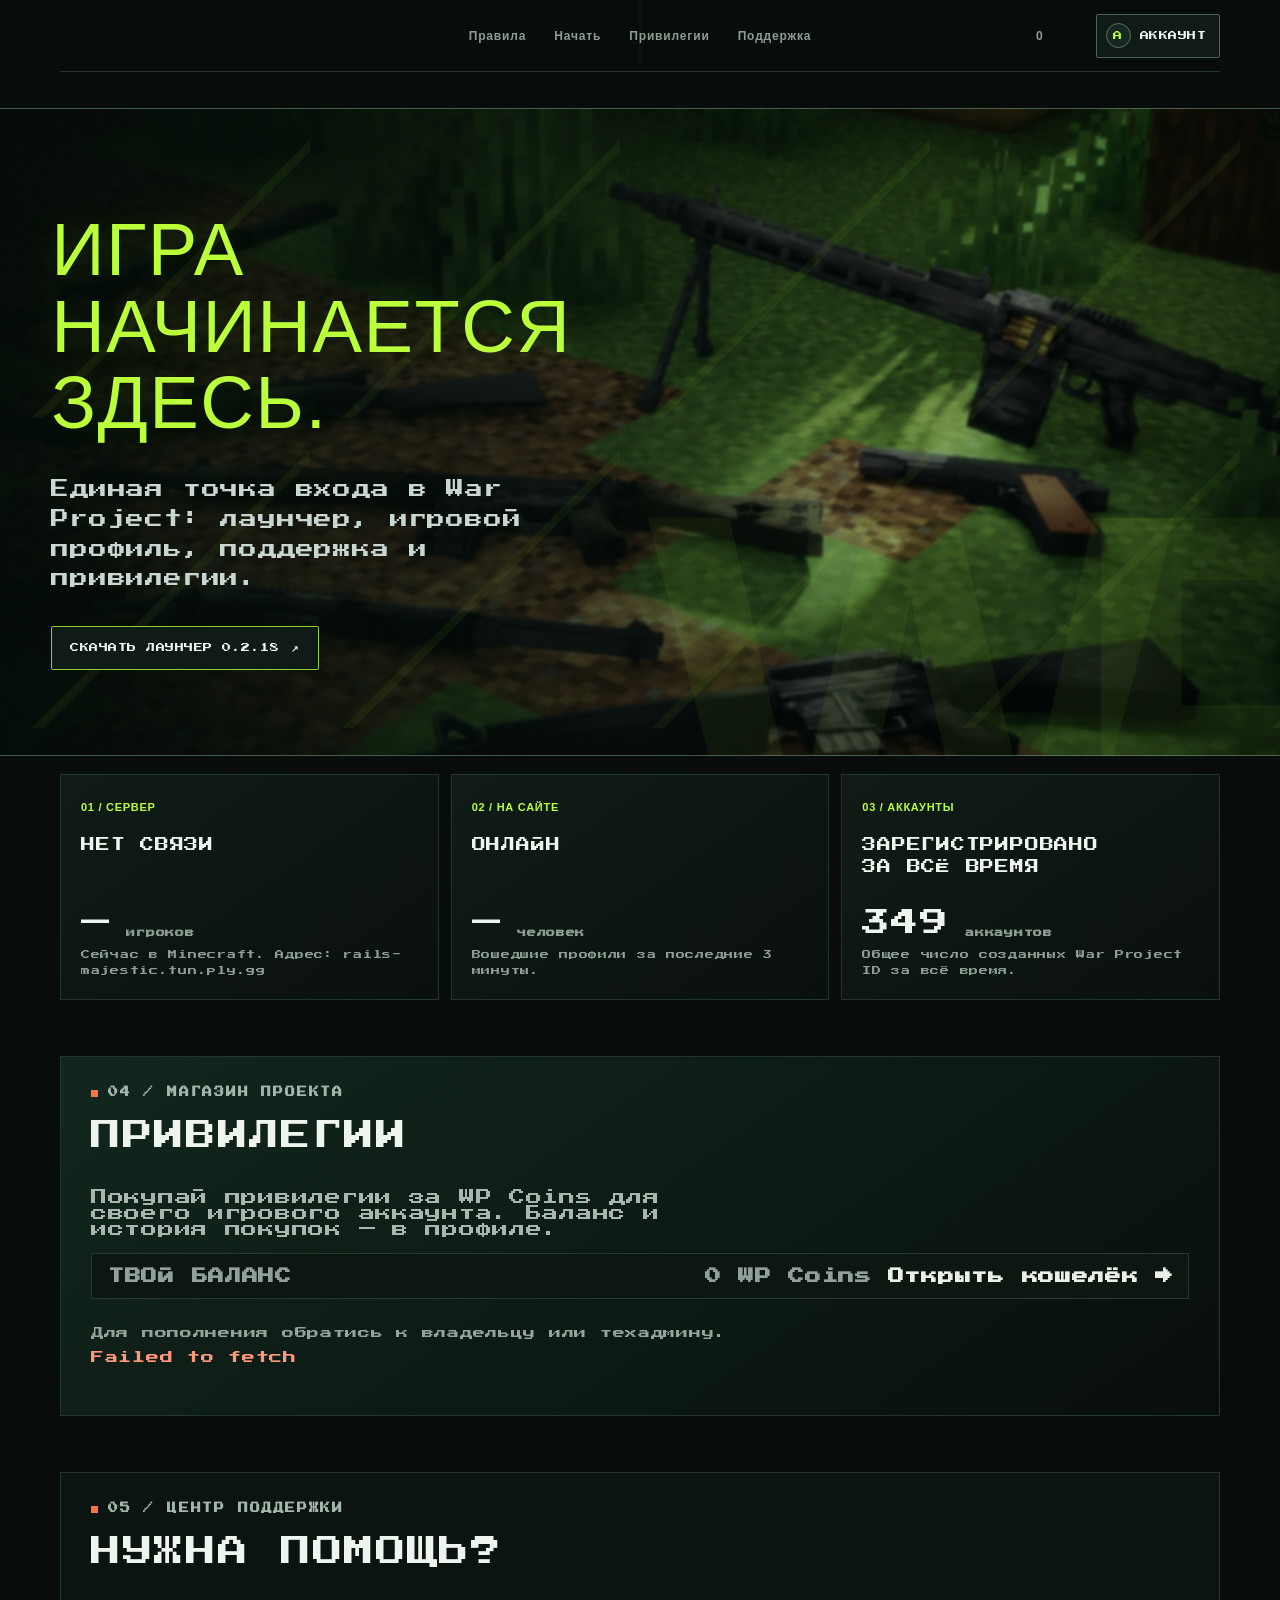
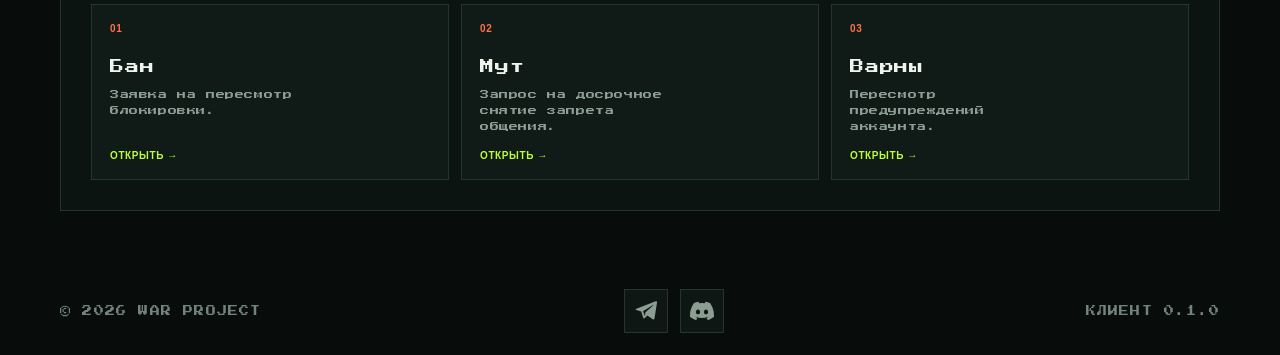
==== commit 1449d77b: "Refresh hero styles in index.html" ====
--- a/index.html
+++ b/index.html
@@ -7,7 +7,7 @@
 <meta name="theme-color" content="#080d0c">
   <meta name="description" content="War Project — лаунчер, игровой аккаунт и центр поддержки.">
   <title>War Project — игровая база</title>
-  <link rel="stylesheet" href="style-v8.css?v=18">
+  <link rel="stylesheet" href="style-v8.css?v=19">
   <link rel="stylesheet" href="wallet.css?v=7">
 </head>
 <body>
--- a/style-v8.css
+++ b/style-v8.css
@@ -347,5 +347,8 @@
 @media(max-width:720px){.nav-main{display:none}}
 
 /* Larger hero slogan after removing the version label */
-@media(min-width:721px){.hero h1{font-size:clamp(4.5rem,7vw,8.5rem)!important;max-width:1100px}}
-@media(max-width:720px){.hero h1{font-size:clamp(48px,17vw,76px)!important}}
+@media(min-width:721px){.hero h1{font-size:clamp(4rem,5.8vw,7.2rem)!important;max-width:980px}}
+@media(max-width:720px){.hero h1{font-size:clamp(44px,15vw,64px)!important}}
+
+/* Hide the retired version label even while an older HTML document is cached */
+.hero .kicker{display:none!important}
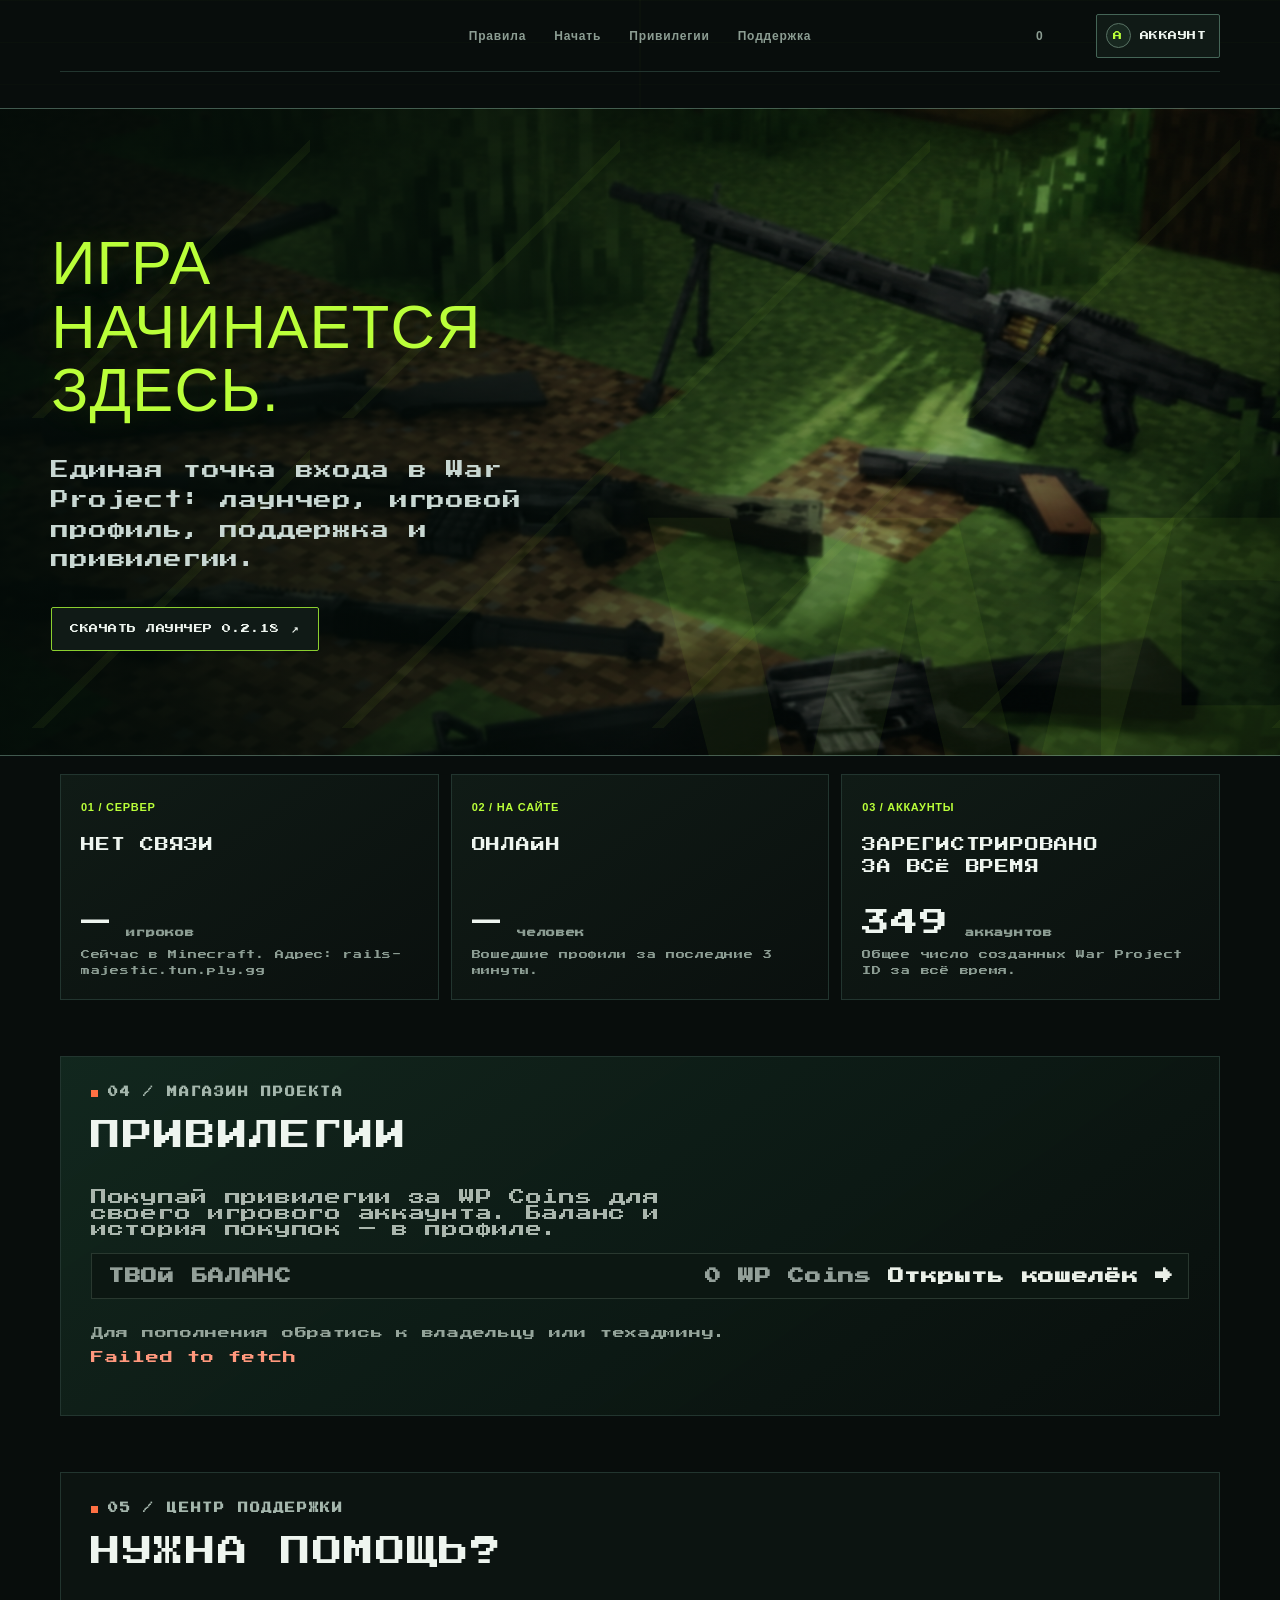
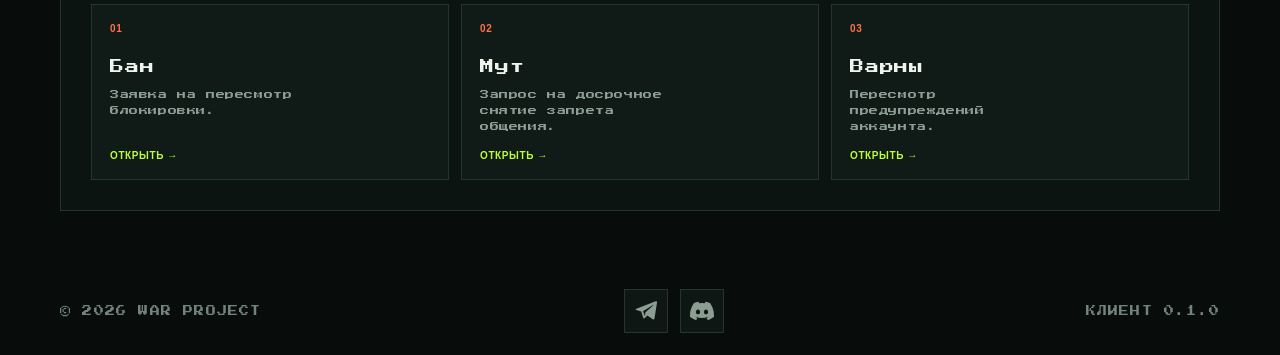
==== commit 37eb6dac: "Refresh hero size in index.html" ====
--- a/index.html
+++ b/index.html
@@ -7,7 +7,7 @@
 <meta name="theme-color" content="#080d0c">
   <meta name="description" content="War Project — лаунчер, игровой аккаунт и центр поддержки.">
   <title>War Project — игровая база</title>
-  <link rel="stylesheet" href="style-v8.css?v=19">
+  <link rel="stylesheet" href="style-v8.css?v=20">
   <link rel="stylesheet" href="wallet.css?v=7">
 </head>
 <body>
--- a/style-v8.css
+++ b/style-v8.css
@@ -347,8 +347,8 @@
 @media(max-width:720px){.nav-main{display:none}}
 
 /* Larger hero slogan after removing the version label */
-@media(min-width:721px){.hero h1{font-size:clamp(4rem,5.8vw,7.2rem)!important;max-width:980px}}
-@media(max-width:720px){.hero h1{font-size:clamp(44px,15vw,64px)!important}}
+@media(min-width:721px){.hero h1{font-size:clamp(3.5rem,4.8vw,6.2rem)!important;max-width:900px}}
+@media(max-width:720px){.hero h1{font-size:clamp(40px,13.5vw,56px)!important}}
 
 /* Hide the retired version label even while an older HTML document is cached */
 .hero .kicker{display:none!important}
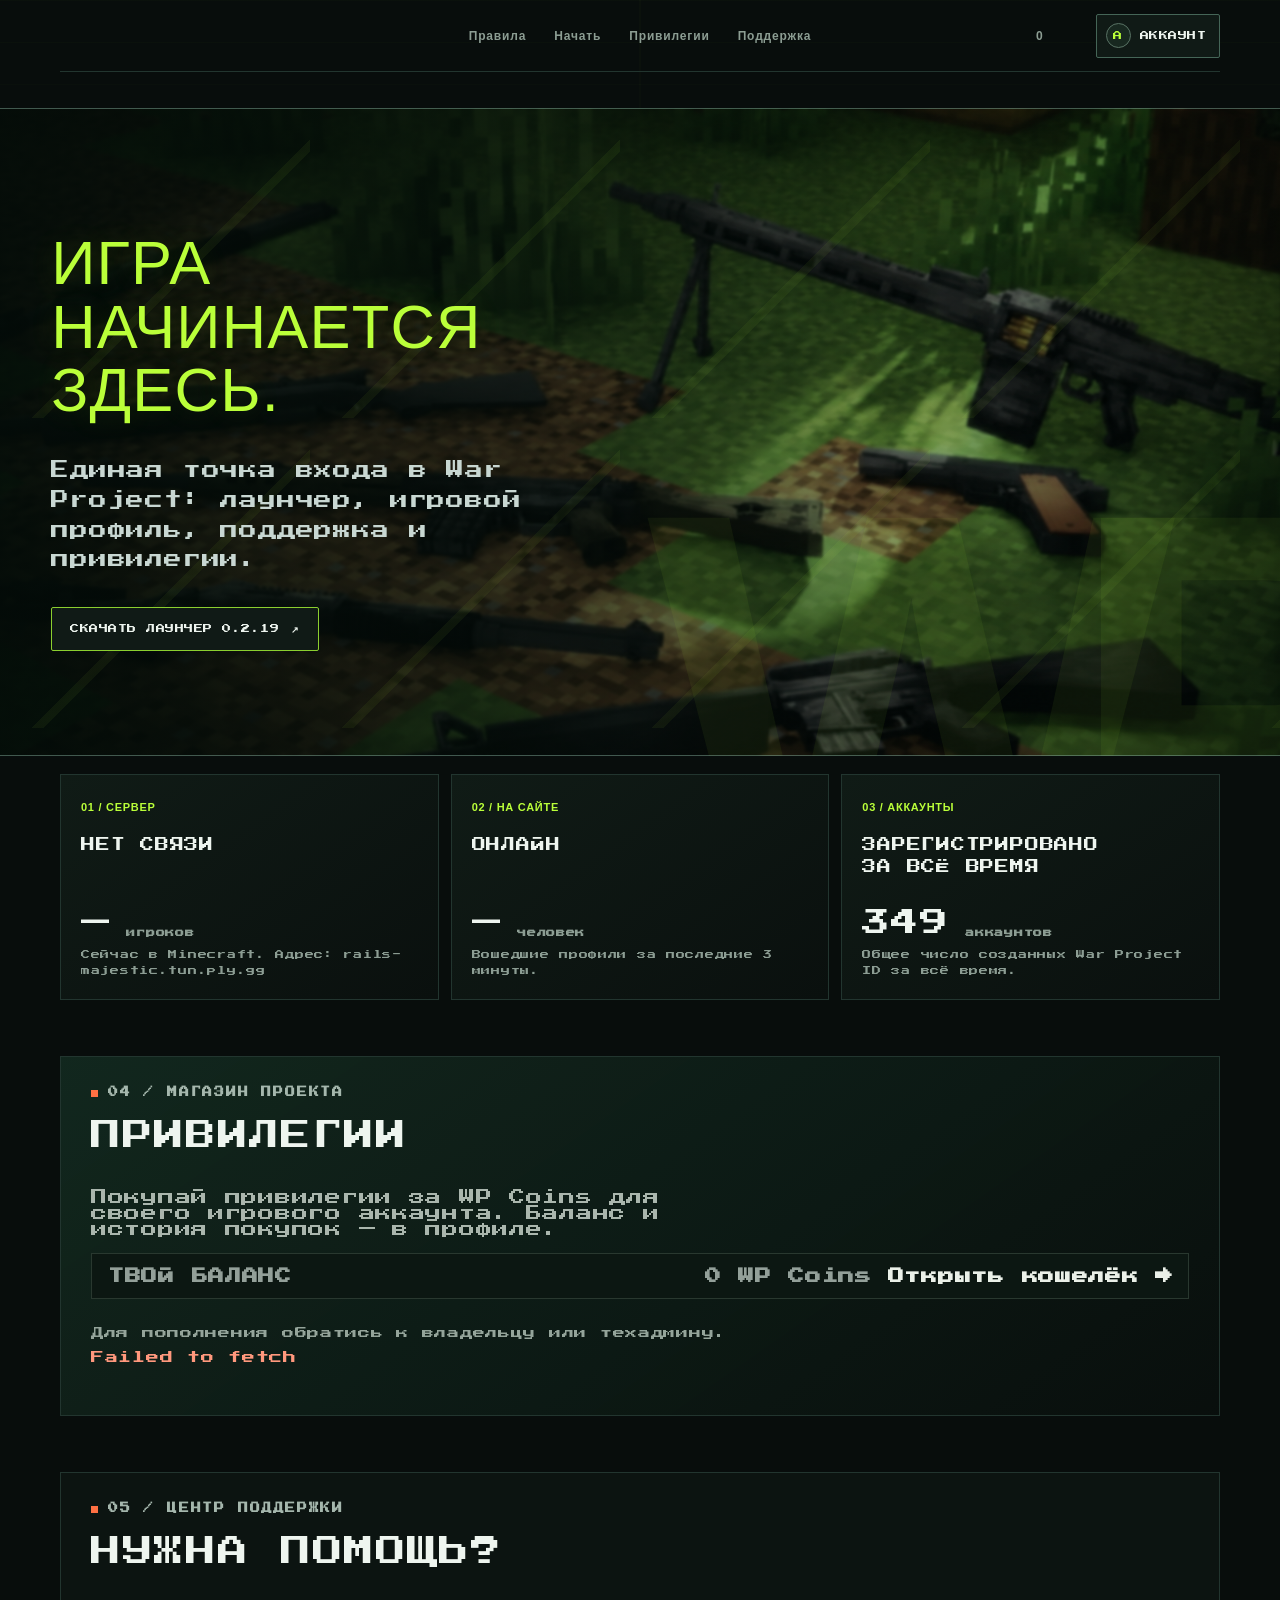
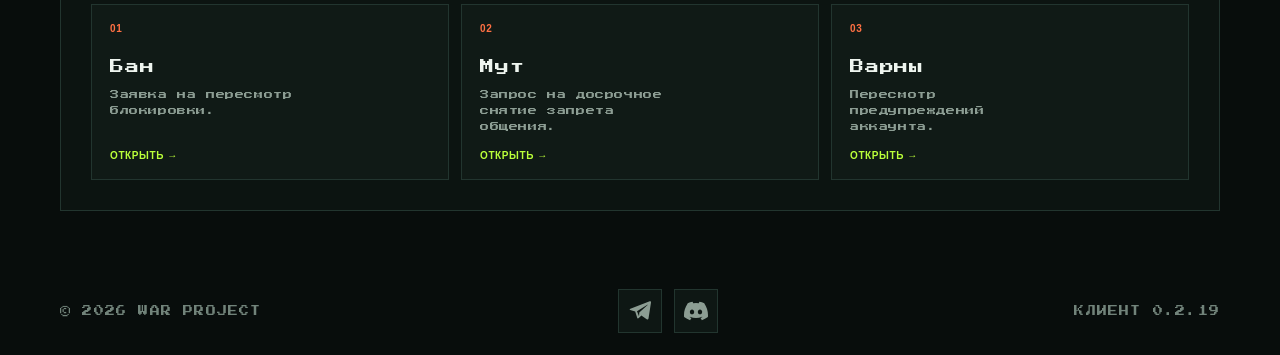
==== commit 39f06899: "Point website downloads to launcher 0.2.19" ====
--- a/index.html
+++ b/index.html
@@ -26,7 +26,7 @@
         <h1><span>ИГРА</span><em>НАЧИНАЕТСЯ</em><span>ЗДЕСЬ.</span></h1>
         <p class="lead">Единая точка входа в War Project: лаунчер, игровой профиль, поддержка и привилегии.</p>
         <div class="hero-actions">
-          <a class="primary" href="https://github.com/laster-tg/war-project-site/releases/download/v0.2.18/War-Project-Launcher-0.2.18-Setup.exe">Скачать лаунчер 0.2.18 <b>↗</b></a>
+          <a class="primary" href="https://github.com/laster-tg/war-project-site/releases/download/v0.2.19/War-Project-Launcher-0.2.19-Setup.exe">Скачать лаунчер 0.2.19 <b>↗</b></a>
 
         </div>
       </div>
@@ -68,7 +68,7 @@
         <svg viewBox="0 0 24 24" aria-hidden="true" focusable="false"><path fill="currentColor" d="M20.317 4.369a19.791 19.791 0 0 0-4.885-1.515.074.074 0 0 0-.079.037c-.211.375-.445.865-.609 1.25a18.27 18.27 0 0 0-5.487 0 12.64 12.64 0 0 0-.618-1.25.077.077 0 0 0-.079-.037 19.736 19.736 0 0 0-4.885 1.515.07.07 0 0 0-.032.027C.533 9.045-.32 13.579.099 18.057a.082.082 0 0 0 .031.056 19.9 19.9 0 0 0 5.993 3.03.078.078 0 0 0 .084-.028c.462-.63.874-1.295 1.226-1.994a.076.076 0 0 0-.041-.106 13.1 13.1 0 0 1-1.872-.892.077.077 0 0 1-.008-.128c.126-.094.252-.192.372-.291a.074.074 0 0 1 .077-.01c3.928 1.793 8.181 1.793 12.062 0a.074.074 0 0 1 .078.01c.12.099.246.197.372.291a.077.077 0 0 1-.007.128c-.597.35-1.22.649-1.873.892a.076.076 0 0 0-.04.107c.36.698.772 1.362 1.225 1.993a.076.076 0 0 0 .084.028 19.84 19.84 0 0 0 6.002-3.03.077.077 0 0 0 .032-.055c.5-5.177-.838-9.674-3.549-13.66a.061.061 0 0 0-.031-.029ZM8.02 15.331c-1.183 0-2.157-1.086-2.157-2.419 0-1.333.955-2.419 2.157-2.419 1.211 0 2.176 1.096 2.157 2.419 0 1.333-.955 2.419-2.157 2.419Zm7.975 0c-1.183 0-2.157-1.086-2.157-2.419 0-1.333.955-2.419 2.157-2.419 1.211 0 2.176 1.096 2.157 2.419 0 1.333-.946 2.419-2.157 2.419Z"/></svg>
       </a>
     </nav>
-    <span>КЛИЕНТ 0.1.0</span>
+    <span>КЛИЕНТ 0.2.19</span>
   </footer>
   <div class="modal account-modal" id="accountModal" aria-hidden="true"><section class="modal-box" role="dialog" aria-modal="true" aria-labelledby="accountTitle"><button class="close" data-close aria-label="Закрыть">×</button><p class="kicker">ИГРОВОЙ ПРОФИЛЬ</p><h2 id="accountTitle">WAR PROJECT ID</h2><p class="modal-lead">Один аккаунт для сайта, лаунчера и обращений. Пароль отправляется только в защищённый API аккаунтов.</p><div class="auth-tabs"><button class="active" data-auth-tab="login">Войти</button><button data-auth-tab="register">Регистрация</button></div><form id="authForm" novalidate><label for="authUsername">Игровой ник</label><input id="authUsername" autocomplete="username" required minlength="3" maxlength="24" placeholder="3–24 символа: буквы, цифры, _"><label for="authPassword">Пароль</label><input id="authPassword" type="password" autocomplete="current-password" required minlength="10" placeholder="Минимум 10 символов"><div id="confirmRow" hidden><label for="authConfirm">Повтори пароль</label><input id="authConfirm" type="password" autocomplete="new-password" placeholder="Повтори пароль"></div><div id="twoFactorLoginRow" hidden><label for="authTwoFactor">Код Google Authenticator</label><input id="authTwoFactor" inputmode="numeric" autocomplete="one-time-code" maxlength="6" placeholder="000000"></div><div class="form-message" id="authMessage" aria-live="polite"></div><button class="primary" id="authSubmit" type="submit">Войти →</button></form><div id="profilePanel" hidden><div class="profile-line"><span id="profileInitial">W</span><div><b id="profileName">Игрок</b><small>ПОСТОЯННЫЙ WAR PROJECT ID</small><code id="profileId">—</code></div></div><a class="primary profile-page-link" href="profile.html">Открыть полный профиль →</a><input id="avatarInput" type="file" accept="image/png,image/jpeg,image/webp" hidden><button class="logout" id="logoutButton" type="button">Выйти из аккаунта</button></div></section></div>
   <div class="modal" id="supportModal" aria-hidden="true"><form class="modal-box" id="requestForm" role="dialog" aria-modal="true" aria-labelledby="modalTitle"><button class="close" data-close type="button" aria-label="Закрыть">×</button><p class="kicker">НОВАЯ ЗАЯВКА</p><h2 id="modalTitle">ЦЕНТР ПОДДЕРЖКИ</h2><p class="modal-lead">Опиши ситуацию. Для отправки нужен War Project ID.</p><input id="requestType" type="hidden"><label for="requestDetails">Комментарий</label><textarea id="requestDetails" required maxlength="500" placeholder="Коротко опиши ситуацию"></textarea><div class="form-message" id="supportMessage" aria-live="polite"></div><button class="primary" type="submit">Отправить заявку →</button></form></div>
